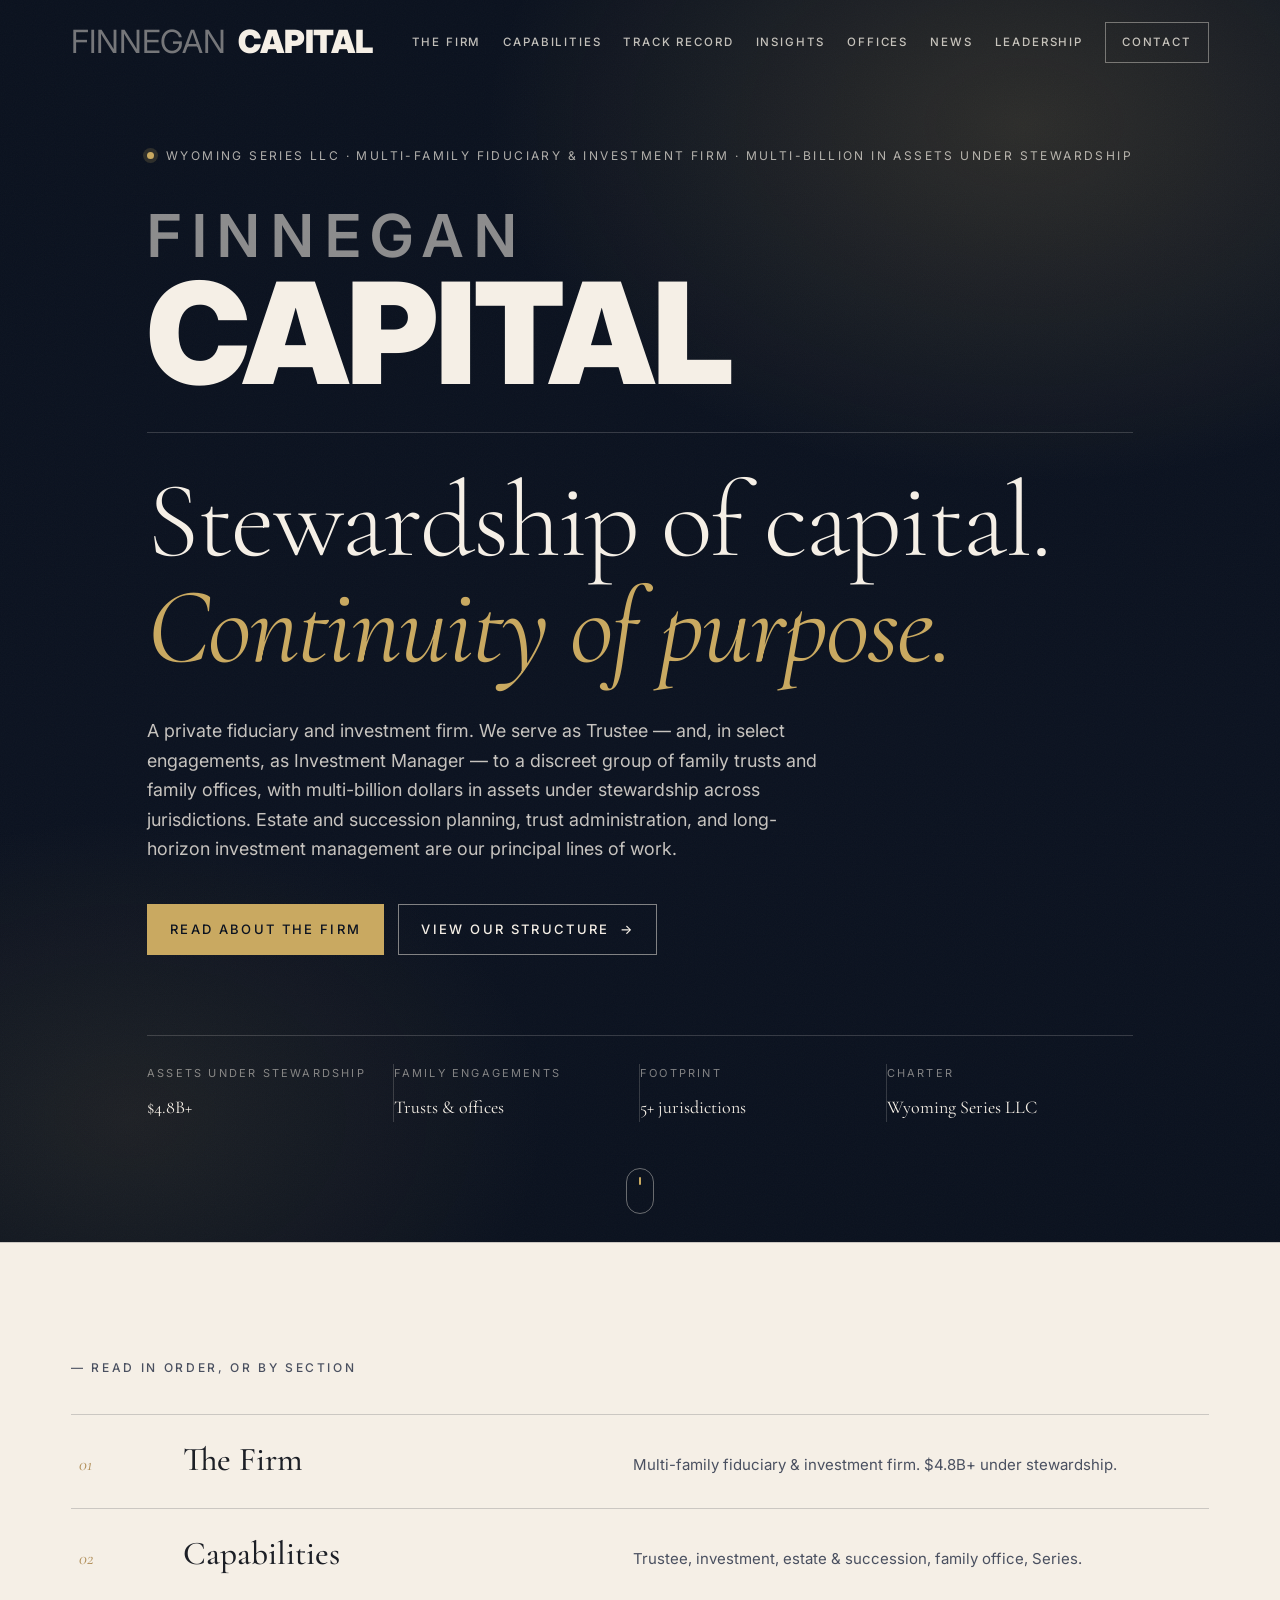
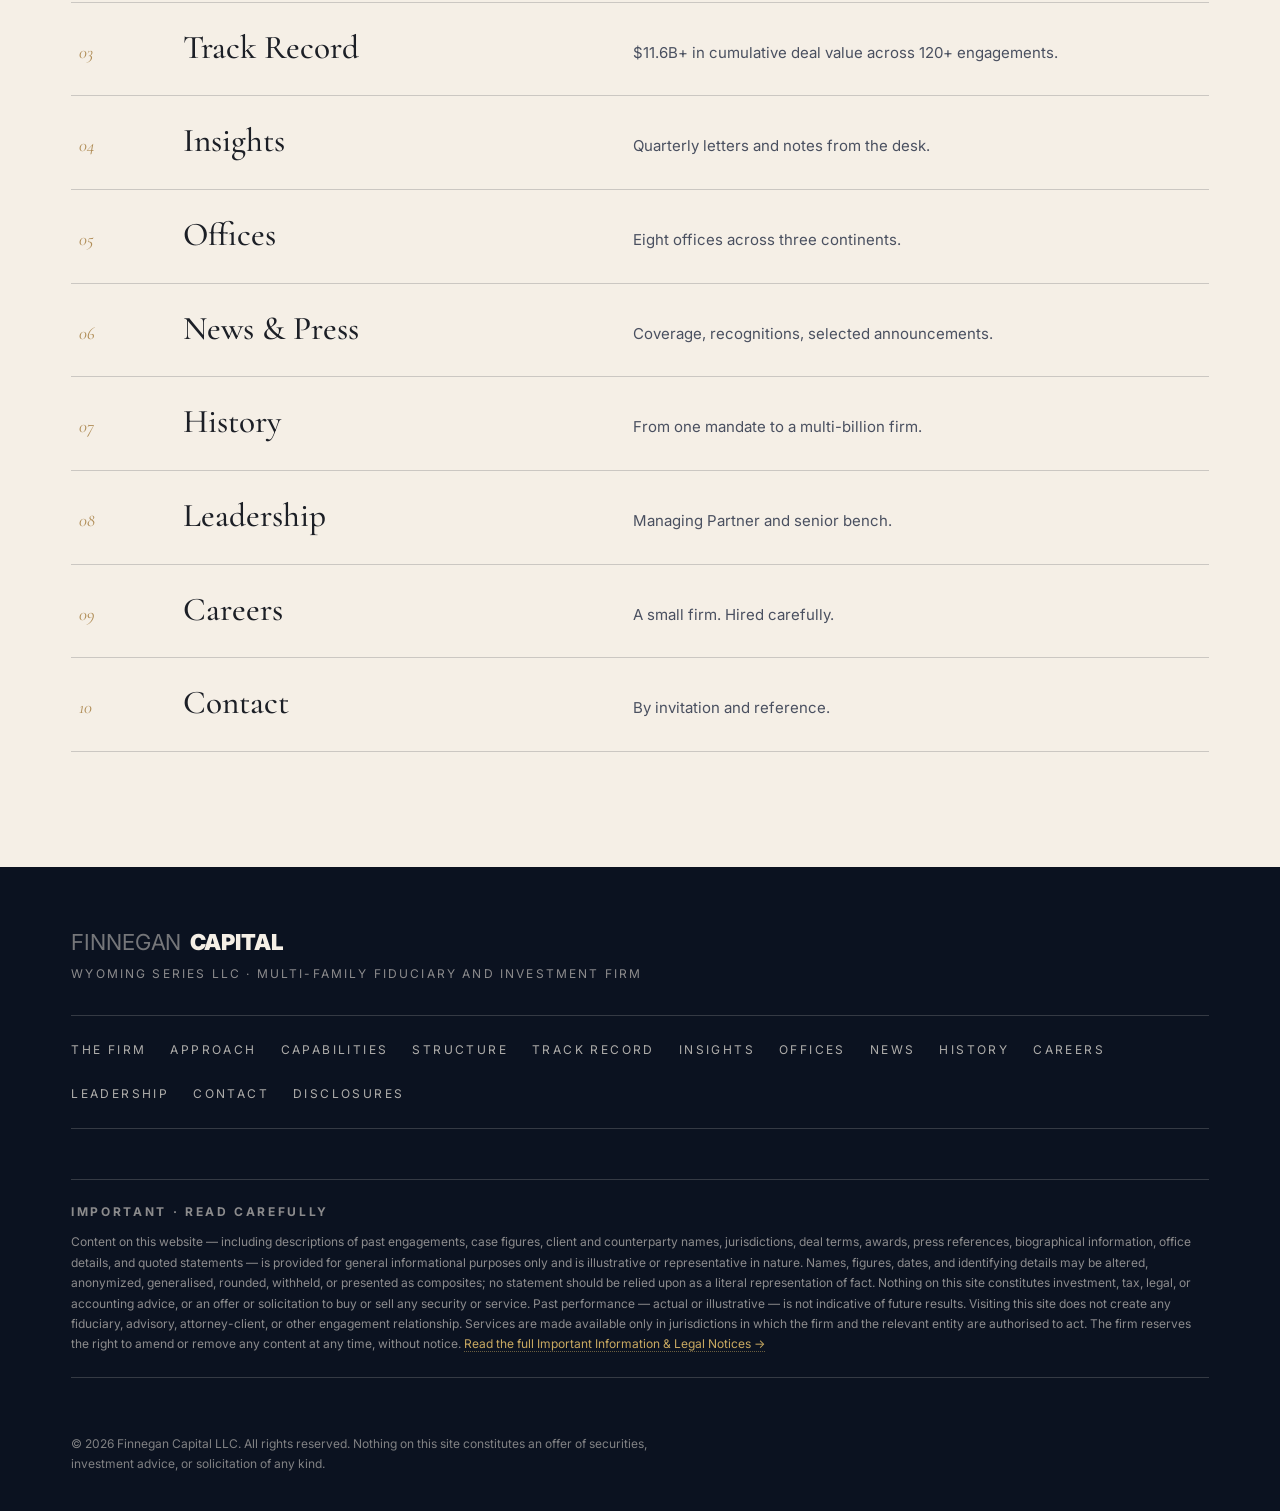
==== index.html @ d9b632d5 "Add files via upload" ====
<!DOCTYPE html>
<html lang="en">
<head>
<meta charset="UTF-8" />
<meta http-equiv="X-UA-Compatible" content="IE=edge" />
<meta name="viewport" content="width=device-width, initial-scale=1.0" />

<title>Finnegan Capital — Multi-Family Trustee &amp; Investment Firm | $4.8B+ Under Stewardship</title>
<meta name="description" content="Finnegan Capital LLC is a private multi-family trustee and investment firm serving as Trustee and Investment Manager to family trusts and family offices, with multi-billion dollars in assets under stewardship across eight offices and three continents." />
<meta name="keywords" content="Finnegan Capital, Finnegan Capital LLC, family office, multi-family trustee, family trust, fiduciary, investment management, estate planning, succession planning, dynasty trust, Wyoming Series LLC, South Dakota directed trust, trust administration, private wealth, ultra high net worth, family governance, philanthropy, Liam Finnegan" />
<meta name="author" content="Finnegan Capital LLC" />
<meta name="robots" content="index,follow,max-snippet:-1,max-image-preview:large,max-video-preview:-1" />
<meta name="googlebot" content="index,follow" />
<meta name="bingbot" content="index,follow" />
<meta name="theme-color" content="#0b1220" />
<meta name="format-detection" content="telephone=no" />
<meta name="application-name" content="Finnegan Capital" />

<link rel="canonical" href="https://finnegan.capital/" />

<!-- Open Graph -->
<meta property="og:site_name" content="Finnegan Capital" />
<meta property="og:type" content="website" />
<meta property="og:locale" content="en_US" />
<meta property="og:title" content="Finnegan Capital — Multi-Family Trustee &amp; Investment Firm" />
<meta property="og:description" content="Private multi-family trustee and investment firm. Trustee and Investment Manager to family trusts and family offices. Multi-billion under stewardship across three continents." />
<meta property="og:url" content="https://finnegan.capital/" />
<meta property="og:image" content="https://finnegan.capital/og-image.png" />
<meta property="og:image:width" content="1200" />
<meta property="og:image:height" content="630" />
<meta property="og:image:alt" content="Finnegan Capital" />

<!-- Twitter Card -->
<meta name="twitter:card" content="summary_large_image" />
<meta name="twitter:title" content="Finnegan Capital — Multi-Family Trustee &amp; Investment Firm" />
<meta name="twitter:description" content="Private multi-family trustee and investment firm. Multi-billion under stewardship across three continents." />
<meta name="twitter:image" content="https://finnegan.capital/og-image.png" />

<!-- Icons & Manifest -->
<link rel="icon" type="image/svg+xml" href="favicon.svg" />
<link rel="apple-touch-icon" href="favicon.svg" />
<link rel="manifest" href="site.webmanifest" />

<!-- Fonts -->
<link rel="preconnect" href="https://fonts.googleapis.com" />
<link rel="preconnect" href="https://fonts.gstatic.com" crossorigin />
<link href="https://fonts.googleapis.com/css2?family=Cormorant+Garamond:ital,wght@0,300;0,400;0,500;0,600;1,400&family=Inter:wght@300;400;500;600;700;900&display=swap" rel="stylesheet" />
<link rel="stylesheet" href="styles.css" />

<!-- Structured data: Organization (FinancialService) -->
<script type="application/ld+json">
{
  "@context": "https://schema.org",
  "@type": "FinancialService",
  "@id": "https://finnegan.capital/#organization",
  "name": "Finnegan Capital",
  "alternateName": "Finnegan Capital LLC",
  "legalName": "Finnegan Capital LLC",
  "url": "https://finnegan.capital/",
  "logo": "https://finnegan.capital/favicon.svg",
  "image": "https://finnegan.capital/og-image.png",
  "description": "Private multi-family trustee and investment firm acting as Trustee, Co-Trustee, and Investment Manager to family trusts and family offices, with multi-billion dollars in assets under stewardship across jurisdictions.",
  "foundingDate": "2014",
  "founders": [{ "@type": "Person", "name": "Liam Finnegan" }],
  "address": {
    "@type": "PostalAddress",
    "streetAddress": "200 South Phillips Avenue",
    "addressLocality": "Sioux Falls",
    "addressRegion": "SD",
    "postalCode": "57104",
    "addressCountry": "US"
  },
  "contactPoint": [
    { "@type": "ContactPoint", "contactType": "customer service", "email": "office@finnegan.capital", "availableLanguage": ["en"] },
    { "@type": "ContactPoint", "contactType": "trustee", "email": "trustee@finnegan.capital" },
    { "@type": "ContactPoint", "contactType": "investment advisory", "email": "advisory@finnegan.capital" },
    { "@type": "ContactPoint", "contactType": "press inquiries", "email": "press@finnegan.capital" },
    { "@type": "ContactPoint", "contactType": "careers", "email": "careers@finnegan.capital" },
    { "@type": "ContactPoint", "contactType": "legal", "email": "legal@finnegan.capital" }
  ],
  "knowsAbout": [
    "Multi-family fiduciary services",
    "Family trust administration",
    "Directed and discretionary trustee services",
    "Dynasty trust administration",
    "Estate and succession planning",
    "Wyoming Series LLC architecture",
    "South Dakota directed trusts",
    "Investment management",
    "Family office services",
    "Generation-skipping transfer planning",
    "Cross-border wealth structuring",
    "Philanthropy and mission-aligned capital"
  ],
  "areaServed": [
    { "@type": "Country", "name": "United States" },
    { "@type": "Country", "name": "United Kingdom" },
    { "@type": "Country", "name": "Switzerland" },
    { "@type": "Country", "name": "Singapore" },
    { "@type": "Country", "name": "Japan" },
    { "@type": "Country", "name": "Brazil" }
  ],
  "location": [
    { "@type": "Place", "name": "Sioux Falls Headquarters", "address": { "@type": "PostalAddress", "addressLocality": "Sioux Falls", "addressRegion": "SD", "addressCountry": "US" } },
    { "@type": "Place", "name": "Sheridan", "address": { "@type": "PostalAddress", "addressLocality": "Sheridan", "addressRegion": "WY", "addressCountry": "US" } },
    { "@type": "Place", "name": "New York", "address": { "@type": "PostalAddress", "addressLocality": "New York", "addressRegion": "NY", "addressCountry": "US" } },
    { "@type": "Place", "name": "London", "address": { "@type": "PostalAddress", "addressLocality": "London", "addressCountry": "GB" } },
    { "@type": "Place", "name": "Geneva", "address": { "@type": "PostalAddress", "addressLocality": "Geneva", "addressCountry": "CH" } },
    { "@type": "Place", "name": "Singapore", "address": { "@type": "PostalAddress", "addressLocality": "Singapore", "addressCountry": "SG" } },
    { "@type": "Place", "name": "Tokyo", "address": { "@type": "PostalAddress", "addressLocality": "Tokyo", "addressCountry": "JP" } },
    { "@type": "Place", "name": "São Paulo", "address": { "@type": "PostalAddress", "addressLocality": "São Paulo", "addressCountry": "BR" } }
  ]
}
</script>

<!-- Structured data: WebSite -->
<script type="application/ld+json">
{
  "@context": "https://schema.org",
  "@type": "WebSite",
  "@id": "https://finnegan.capital/#website",
  "url": "https://finnegan.capital/",
  "name": "Finnegan Capital",
  "publisher": { "@id": "https://finnegan.capital/#organization" },
  "inLanguage": "en"
}
</script>
</head>
<body class="page--landing">

<!-- ==================== NAV ==================== -->
<header class="nav nav--hero" id="nav">
  <div class="nav__inner">
    <a href="index.html" class="brand" aria-label="Finnegan Capital">
      <span class="wordmark">
        <span class="wordmark__a">FINNEGAN</span><span class="wordmark__b">CAPITAL</span>
      </span>
    </a>
    <nav class="nav__links" aria-label="Primary">
      <a href="firm.html">The Firm</a>
      <a href="capabilities.html">Capabilities</a>
      <a href="track-record.html">Track Record</a>
      <a href="insights.html">Insights</a>
      <a href="offices.html">Offices</a>
      <a href="news.html">News</a>
      <a href="leadership.html">Leadership</a>
      <a href="contact.html" class="nav__cta">Contact</a>
    </nav>
    <button class="nav__toggle" aria-label="Open menu" aria-expanded="false">
      <span></span><span></span><span></span>
    </button>
  </div>
</header>

<!-- ==================== HERO ==================== -->
<section class="hero">
  <div class="hero__bg" aria-hidden="true"></div>
  <div class="hero__grain" aria-hidden="true"></div>
  <div class="container hero__inner">
    <div class="hero__eyebrow">
      <span class="dot"></span>
      <span>Wyoming Series LLC · Multi-family fiduciary &amp; investment firm · Multi-billion in assets under stewardship</span>
    </div>

    <div class="hero__wordmark" aria-hidden="true">
      <span class="wordmark wordmark--xl">
        <span class="wordmark__a">FINNEGAN</span><span class="wordmark__b">CAPITAL</span>
      </span>
    </div>

    <h1 class="hero__title">
      <span class="line">Stewardship of capital.</span>
      <span class="line italic">Continuity of purpose.</span>
    </h1>

    <p class="hero__lede">
      A private fiduciary and investment firm. We serve as Trustee — and, in select
      engagements, as Investment Manager — to a discreet group of family trusts and
      family offices, with multi-billion dollars in assets under stewardship across
      jurisdictions. Estate and succession planning, trust administration, and long-horizon
      investment management are our principal lines of work.
    </p>

    <div class="hero__actions">
      <a class="btn btn--gold" href="firm.html">Read about the firm</a>
      <a class="btn btn--ghost" href="structure.html">View our structure <span aria-hidden="true">→</span></a>
    </div>

    <div class="hero__meta">
      <div><span class="meta__label">Assets under stewardship</span><span class="meta__val">$4.8B+</span></div>
      <div><span class="meta__label">Family engagements</span><span class="meta__val">Trusts &amp; offices</span></div>
      <div><span class="meta__label">Footprint</span><span class="meta__val">5+ jurisdictions</span></div>
      <div><span class="meta__label">Charter</span><span class="meta__val">Wyoming Series LLC</span></div>
    </div>
  </div>

  <a href="firm.html" class="hero__scroll" aria-label="Continue to The Firm"><span></span></a>
</section>

<!-- ==================== INDEX (page jumps) ==================== -->
<section class="indexnav">
  <div class="container">
    <p class="eyebrow">— Read in order, or by section</p>
    <ol class="indexnav__list">
      <li><a href="firm.html"><span>01</span><strong>The Firm</strong><em>Multi-family fiduciary &amp; investment firm. $4.8B+ under stewardship.</em></a></li>
      <li><a href="capabilities.html"><span>02</span><strong>Capabilities</strong><em>Trustee, investment, estate &amp; succession, family office, Series.</em></a></li>
      <li><a href="track-record.html"><span>03</span><strong>Track Record</strong><em>$11.6B+ in cumulative deal value across 120+ engagements.</em></a></li>
      <li><a href="insights.html"><span>04</span><strong>Insights</strong><em>Quarterly letters and notes from the desk.</em></a></li>
      <li><a href="offices.html"><span>05</span><strong>Offices</strong><em>Eight offices across three continents.</em></a></li>
      <li><a href="news.html"><span>06</span><strong>News &amp; Press</strong><em>Coverage, recognitions, selected announcements.</em></a></li>
      <li><a href="history.html"><span>07</span><strong>History</strong><em>From one mandate to a multi-billion firm.</em></a></li>
      <li><a href="leadership.html"><span>08</span><strong>Leadership</strong><em>Managing Partner and senior bench.</em></a></li>
      <li><a href="careers.html"><span>09</span><strong>Careers</strong><em>A small firm. Hired carefully.</em></a></li>
      <li><a href="contact.html"><span>10</span><strong>Contact</strong><em>By invitation and reference.</em></a></li>
    </ol>
  </div>
</section>

<!-- ==================== FOOTER ==================== -->
<footer class="foot">
  <div class="container foot__inner">
    <div class="foot__brand">
      <div>
        <span class="wordmark">
          <span class="wordmark__a">FINNEGAN</span><span class="wordmark__b">CAPITAL</span>
        </span>
        <p class="foot__sub">Wyoming Series LLC · Multi-family fiduciary and investment firm</p>
      </div>
    </div>
    <nav class="foot__links" aria-label="Footer">
      <a href="firm.html">The Firm</a>
      <a href="approach.html">Approach</a>
      <a href="capabilities.html">Capabilities</a>
      <a href="structure.html">Structure</a>
      <a href="track-record.html">Track Record</a>
      <a href="insights.html">Insights</a>
      <a href="offices.html">Offices</a>
      <a href="news.html">News</a>
      <a href="history.html">History</a>
      <a href="careers.html">Careers</a>
      <a href="leadership.html">Leadership</a>
      <a href="contact.html">Contact</a>
      <a href="disclosures.html">Disclosures</a>
    </nav>
    <div class="foot__notices">
      <p class="foot__notices-head">Important · Read Carefully</p>
      <p>Content on this website — including descriptions of past engagements, case figures, client and counterparty names, jurisdictions, deal terms, awards, press references, biographical information, office details, and quoted statements — is provided for general informational purposes only and is illustrative or representative in nature. Names, figures, dates, and identifying details may be altered, anonymized, generalised, rounded, withheld, or presented as composites; no statement should be relied upon as a literal representation of fact. Nothing on this site constitutes investment, tax, legal, or accounting advice, or an offer or solicitation to buy or sell any security or service. Past performance — actual or illustrative — is not indicative of future results. Visiting this site does not create any fiduciary, advisory, attorney-client, or other engagement relationship. Services are made available only in jurisdictions in which the firm and the relevant entity are authorised to act. The firm reserves the right to amend or remove any content at any time, without notice. <a href="disclosures.html">Read the full Important Information &amp; Legal Notices →</a></p>
    </div>
    <p class="foot__legal">
      © <span id="year"></span> Finnegan Capital LLC. All rights reserved. Nothing on this site
      constitutes an offer of securities, investment advice, or solicitation of any kind.
    </p>
  </div>
</footer>

<script src="script.js"></script>
</body>
</html>
---- styles.css ----
/* =========================================================
   FINNEGAN CAPITAL — STYLE SYSTEM
   ========================================================= */

:root{
  --ink:        #0b1220;
  --ink-2:      #111a2c;
  --ink-soft:   #1a2438;
  --cream:      #f5efe6;
  --cream-2:    #faf6ee;
  --ivory:      #efe7d8;
  --gold:       #c9a961;
  --gold-2:     #b08d57;
  --rule:       rgba(11,18,32,0.18);
  --rule-light: rgba(245,239,230,0.18);
  --text:       #1c1f26;
  --text-mute:  #4a5060;

  --serif: 'Cormorant Garamond', 'Times New Roman', serif;
  --sans:  'Inter', -apple-system, 'Helvetica Neue', sans-serif;

  --maxw: 1240px;
  --pad:  clamp(20px, 4vw, 56px);

  --t-fast: 220ms cubic-bezier(.2,.7,.3,1);
  --t-med:  520ms cubic-bezier(.2,.7,.3,1);
}

*,*:before,*:after{box-sizing:border-box}
html{scroll-behavior:smooth;-webkit-font-smoothing:antialiased;text-rendering:optimizeLegibility}
body{
  margin:0; background:var(--cream); color:var(--text);
  font-family:var(--sans); font-weight:400; font-size:16px; line-height:1.65;
}
img,svg{display:block;max-width:100%}
a{color:inherit; text-decoration:none}
button{font:inherit}
::selection{background:var(--gold); color:var(--ink)}

/* ---------- Layout ---------- */
.container{max-width:var(--maxw); margin:0 auto; padding-left:var(--pad); padding-right:var(--pad)}
.section{padding:clamp(72px, 10vw, 140px) 0; position:relative}
.section--cream{background:var(--cream)}
.section--ivory{background:var(--ivory)}
.section--ink  {background:var(--ink); color:var(--cream)}
.grid-2{display:grid; grid-template-columns: 0.9fr 1.1fr; gap: clamp(32px, 6vw, 96px); align-items:start}
.grid-2.align-top{align-items:start}
@media (max-width: 900px){ .grid-2{grid-template-columns:1fr; gap:32px} }

.section__head{margin-bottom:clamp(32px,5vw,64px); max-width:760px}

/* ---------- Type ---------- */
.eyebrow{
  font-family:var(--sans); font-size:12px; letter-spacing:.22em; text-transform:uppercase;
  font-weight:500; color:var(--text-mute); margin:0 0 18px;
}
.eyebrow--gold{color:var(--gold)}

.display{
  font-family:var(--serif); font-weight:400;
  font-size:clamp(34px, 5.4vw, 68px); line-height:1.04; letter-spacing:-.01em;
  margin:0 0 22px;
}
.display--light{color:var(--cream)}

.lede{font-size:clamp(16px,1.4vw,19px); color:var(--text-mute); max-width:54ch; margin:0 0 18px}
.lede--light{color:rgba(245,239,230,.78)}

.col p{margin:0 0 16px}
.col--prose p{font-size:17px; line-height:1.75}

/* ---------- Buttons ---------- */
.btn{
  display:inline-flex; align-items:center; gap:10px;
  padding:14px 22px; border-radius:0;
  font-family:var(--sans); font-size:13px; letter-spacing:.18em; text-transform:uppercase; font-weight:500;
  border:1px solid currentColor; transition:all var(--t-fast); cursor:pointer;
}
.btn--gold{background:var(--gold); border-color:var(--gold); color:var(--ink)}
.btn--gold:hover{background:transparent; color:var(--gold)}
.btn--ghost{background:transparent; color:var(--cream); border-color:rgba(245,239,230,.5)}
.btn--ghost:hover{border-color:var(--gold); color:var(--gold)}
.btn--ink{background:var(--ink); color:var(--cream); border-color:var(--ink)}
.btn--ink:hover{background:transparent; color:var(--ink)}

/* =========================================================
   NAVIGATION
   ========================================================= */
.nav{
  position:fixed; top:0; left:0; right:0; z-index:50;
  background:rgba(11,18,32,0); backdrop-filter:blur(0);
  transition:background var(--t-med), backdrop-filter var(--t-med), border-color var(--t-med);
  border-bottom:1px solid transparent;
}
.nav.is-stuck{
  background:rgba(11,18,32,.92);
  backdrop-filter:saturate(140%) blur(14px);
  border-bottom-color:rgba(245,239,230,.08);
}
.nav__inner{
  max-width:var(--maxw); margin:0 auto;
  display:flex; align-items:center; justify-content:space-between;
  padding: 22px var(--pad);
  color:var(--cream);
  gap: 24px;
}
.brand{display:flex; align-items:center; gap:14px; color:inherit}
.brand__mark{width:34px; height:34px; flex:0 0 auto}
.brand__type{display:flex; flex-direction:column; line-height:1}
.brand__name{
  font-family:var(--sans); font-weight:700; letter-spacing:.18em;
  font-size:14px; text-transform:uppercase;
}
.brand__sub{
  font-family:var(--sans); font-weight:400; font-size:10.5px;
  letter-spacing:.22em; text-transform:uppercase; opacity:.6; margin-top:5px;
}

/* ---------- Wordmark (bold typographic mark) ---------- */
.wordmark{
  display:inline-flex; align-items:baseline; gap:.55ch;
  font-family:var(--sans);
  font-weight:900;
  letter-spacing:-.005em;
  text-transform:uppercase;
  line-height:1;
  font-size:clamp(22px, 2.6vw, 32px);
}
.nav .wordmark{ font-size:clamp(22px, 2.6vw, 32px) }
@media (max-width: 860px){ .nav .wordmark{ font-size:22px } }
.wordmark__a{
  color:currentColor; opacity:.45; font-weight:400;
}
.wordmark__b{
  color:currentColor;
}
.foot__brand .wordmark{font-size:22px}
.wordmark--xl{font-size:clamp(60px, 11vw, 160px); letter-spacing:-.02em}
.wordmark--xl .wordmark__a{opacity:.32}
.wordmark--stacked{flex-direction:column; align-items:flex-start; gap:0; line-height:.92}
.wordmark--stacked .wordmark__a{font-size:.55em; opacity:.55; letter-spacing:.06em; font-weight:600; margin-bottom:.35em}
.nav__links{display:flex; align-items:center; gap:22px}
.nav__links a{
  font-size:11.5px; letter-spacing:.16em; text-transform:uppercase; font-weight:500;
  color:rgba(245,239,230,.78); transition:color var(--t-fast); position:relative; white-space:nowrap;
}
.nav__links a:hover{color:var(--gold)}
.nav__cta{
  border:1px solid rgba(245,239,230,.4); padding:10px 16px;
}
.nav__cta:hover{border-color:var(--gold)}
.nav__toggle{display:none; background:none; border:0; padding:8px; color:inherit}
.nav__toggle span{display:block; width:22px; height:1px; background:currentColor; margin:5px 0}

@media (max-width: 860px){
  .nav__links{
    position:fixed; top:64px; left:0; right:0;
    background:var(--ink); padding:24px var(--pad); flex-direction:column; align-items:flex-start; gap:16px;
    transform:translateY(-12px); opacity:0; pointer-events:none; transition:all var(--t-fast);
    border-top:1px solid var(--rule-light);
  }
  .nav__links.is-open{transform:translateY(0); opacity:1; pointer-events:auto}
  .nav__toggle{display:block}
}

/* =========================================================
   HERO
   ========================================================= */
.hero{
  position:relative; min-height:100vh; display:flex; align-items:center;
  background:var(--ink); color:var(--cream); overflow:hidden; isolation:isolate;
}
.hero__bg{
  position:absolute; inset:0; z-index:-2;
  background:
    radial-gradient(900px 600px at 80% 10%, rgba(201,169,97,.18), transparent 60%),
    radial-gradient(700px 500px at 10% 90%, rgba(201,169,97,.10), transparent 60%),
    linear-gradient(180deg, #0a111e 0%, #0b1220 60%, #0a111e 100%);
}
.hero__grain{
  position:absolute; inset:0; z-index:-1; opacity:.05; pointer-events:none;
  background-image: url("data:image/svg+xml;utf8,<svg xmlns='http://www.w3.org/2000/svg' width='160' height='160'><filter id='n'><feTurbulence type='fractalNoise' baseFrequency='0.9' numOctaves='2' stitchTiles='stitch'/></filter><rect width='100%' height='100%' filter='url(%23n)' opacity='0.6'/></svg>");
}
.hero__inner{padding-top:140px; padding-bottom:120px; max-width: 1180px}

.hero__eyebrow{
  display:inline-flex; align-items:center; gap:12px;
  font-size:12px; letter-spacing:.2em; text-transform:uppercase;
  color:rgba(245,239,230,.7); margin-bottom:36px;
}
.hero__wordmark{
  margin: 8px 0 36px;
  color: var(--cream);
  border-bottom: 1px solid var(--rule-light);
  padding-bottom: 36px;
}
.hero__wordmark .wordmark--xl{
  display:block;
  font-weight:900;
  line-height:.9;
}
.hero__wordmark .wordmark__a{
  display:block;
  font-size:.42em;
  font-weight:600;
  letter-spacing:.18em;
  opacity:.55;
  margin-bottom:.12em;
}
.hero__wordmark .wordmark__b{
  display:block;
}
.hero__eyebrow .dot{
  width:7px; height:7px; border-radius:50%; background:var(--gold);
  box-shadow:0 0 0 4px rgba(201,169,97,.18);
}

.hero__title{
  font-family:var(--serif); font-weight:300;
  font-size:clamp(48px, 8.4vw, 124px); line-height:.98; letter-spacing:-.02em;
  margin:0 0 36px; color:var(--cream);
}
.hero__title .line{display:block}
.hero__title .italic{font-style:italic; color:var(--gold); font-weight:400}

.hero__lede{
  font-size:clamp(17px, 1.4vw, 20px); line-height:1.65; max-width:62ch;
  color:rgba(245,239,230,.8); margin:0 0 40px;
}

.hero__actions{display:flex; gap:14px; flex-wrap:wrap; margin-bottom:80px}

.hero__meta{
  display:grid; grid-template-columns:repeat(4,1fr); gap:0;
  border-top:1px solid var(--rule-light); padding-top:28px;
}
.hero__meta > div{padding-right:24px; border-right:1px solid var(--rule-light); padding-left:0}
.hero__meta > div:first-child{padding-left:0}
.hero__meta > div:last-child{border-right:0}
.meta__label{display:block; font-size:11px; letter-spacing:.2em; text-transform:uppercase; color:rgba(245,239,230,.5); margin-bottom:10px}
.meta__val{display:block; font-family:var(--serif); font-size:18px; color:var(--cream)}
@media (max-width:780px){
  .hero__meta{grid-template-columns:1fr 1fr}
  .hero__meta > div{border-right:0; border-bottom:1px solid var(--rule-light); padding:14px 0}
}

.hero__scroll{
  position:absolute; bottom:28px; left:50%; transform:translateX(-50%);
  width:28px; height:46px; border:1px solid rgba(245,239,230,.4); border-radius:14px;
}
.hero__scroll span{
  display:block; width:2px; height:8px; background:var(--gold);
  margin:8px auto 0; border-radius:2px; animation:scroll 1.6s infinite;
}
@keyframes scroll{0%{transform:translateY(0); opacity:0}50%{opacity:1}100%{transform:translateY(16px); opacity:0}}

/* =========================================================
   PILLARS
   ========================================================= */
.pillars{
  display:grid; grid-template-columns:repeat(4,1fr); gap:0;
  margin-top:clamp(48px, 8vw, 96px); border-top:1px solid var(--rule);
}
.pillar{padding:36px 28px 36px 0; border-right:1px solid var(--rule)}
.pillar:last-child{border-right:0; padding-right:0}
.pillar__num{
  display:block; font-family:var(--serif); font-style:italic; color:var(--gold-2);
  font-size:18px; margin-bottom:14px;
}
.pillar h3{font-family:var(--serif); font-weight:500; font-size:24px; margin:0 0 10px; line-height:1.2}
.pillar p{margin:0; color:var(--text-mute); font-size:15px}
@media (max-width:900px){
  .pillars{grid-template-columns:1fr 1fr}
  .pillar{border-right:0; border-bottom:1px solid var(--rule); padding:24px 0}
  .pillar:nth-child(2n){border-left:1px solid var(--rule); padding-left:24px}
}
@media (max-width:560px){
  .pillars{grid-template-columns:1fr}
  .pillar:nth-child(2n){border-left:0; padding-left:0}
}

/* =========================================================
   COMMITMENTS
   ========================================================= */
.commitments{list-style:none; padding:0; margin:0; counter-reset:c}
.commitments li{
  counter-increment:c; padding:28px 0; border-bottom:1px solid var(--rule-light); position:relative;
}
.commitments li:last-child{border-bottom:0}
.commitments li:before{
  content:counter(c, decimal-leading-zero);
  font-family:var(--serif); font-style:italic; color:var(--gold);
  font-size:16px; letter-spacing:.05em; margin-right:14px;
}
.commitments h4{
  display:inline; font-family:var(--serif); font-weight:500; font-size:26px; color:var(--cream);
}
.commitments p{margin:8px 0 0; color:rgba(245,239,230,.72); font-size:16px}

/* =========================================================
   CAPABILITIES
   ========================================================= */
.caps{
  display:grid; grid-template-columns:repeat(2, 1fr);
  gap: 1px; background:var(--rule); border:1px solid var(--rule);
}
.cap{background:var(--cream); padding:48px 44px; transition:background var(--t-med)}
.cap:hover{background:var(--cream-2)}
.cap__icon{width:42px; height:42px; color:var(--gold-2); margin-bottom:24px}
.cap h3{font-family:var(--serif); font-weight:500; font-size:30px; margin:0 0 14px; line-height:1.15}
.cap p{margin:0 0 18px; color:var(--text-mute); font-size:15.5px; line-height:1.7}
.cap__list{list-style:none; padding:0; margin:0; border-top:1px solid var(--rule); padding-top:18px}
.cap__list li{
  padding:8px 0 8px 22px; position:relative; font-size:14px; color:var(--text);
}
.cap__list li:before{
  content:""; position:absolute; left:0; top:16px; width:10px; height:1px; background:var(--gold-2);
}
@media (max-width:780px){ .caps{grid-template-columns:1fr} .cap{padding:32px 24px} }

/* =========================================================
   ORG CHART (compact, in-page)
   ========================================================= */
.orgchart{color:var(--text); display:flex; flex-direction:column; gap:0}
.org__row{display:grid; gap:16px}
.org__row--two{grid-template-columns:1fr 1fr}
.org__row--three{grid-template-columns:repeat(3,1fr)}
.org__connectors{height:54px; color:var(--rule)}
.org__node{
  background:var(--cream); border:1px solid var(--rule); padding:18px 18px;
  display:flex; flex-direction:column; gap:4px; min-height:96px; justify-content:center;
}
.org__node--top{max-width:380px; margin:0 auto; text-align:center; align-items:center}
.org__node--primary{border-color:var(--gold); box-shadow:inset 0 0 0 1px var(--gold)}
.org__node--dark{background:var(--ink); color:var(--cream); border-color:var(--ink)}
.org__node strong{
  font-family:var(--sans); font-weight:700; letter-spacing:.1em; text-transform:uppercase;
  font-size:13px; line-height:1.3;
}
.org__node em{font-family:var(--serif); font-style:italic; font-size:13px; color:var(--text-mute); line-height:1.3}
.org__node--dark em{color:rgba(245,239,230,.65)}
.org__tag{
  font-size:9.5px; letter-spacing:.22em; text-transform:uppercase;
  color:var(--gold-2); font-weight:600; margin-bottom:4px;
}
@media (max-width: 720px){
  .org__row--three{grid-template-columns:1fr}
  .org__row--two{grid-template-columns:1fr}
  .org__connectors{height:32px}
}

/* =========================================================
   LEADERSHIP
   ========================================================= */
.bio{display:grid; grid-template-columns: 200px 1fr; gap:32px; align-items:start}
.bio__portrait{width:200px; height:240px; overflow:hidden; border:1px solid rgba(201,169,97,.3)}
.bio__body h3{font-family:var(--serif); font-weight:500; font-size:38px; margin:0 0 6px; color:var(--cream); line-height:1.05}
.bio__title{font-size:12px; letter-spacing:.22em; text-transform:uppercase; color:var(--gold); margin:0 0 18px}
.bio__body p{color:rgba(245,239,230,.78); margin:0 0 14px; font-size:16px; line-height:1.7}
@media (max-width:680px){
  .bio{grid-template-columns:1fr; gap:18px}
  .bio__portrait{width:140px; height:170px}
}

/* =========================================================
   QUOTE
   ========================================================= */
.quote{
  background:var(--ivory); padding: clamp(72px, 12vw, 140px) 0; text-align:center;
  border-top:1px solid var(--rule); border-bottom:1px solid var(--rule);
}
.quote__mark{
  font-family:var(--serif); font-size:120px; line-height:.6; color:var(--gold);
  margin:0 0 -10px;
}
.quote__text{
  font-family:var(--serif); font-weight:400; font-size:clamp(24px, 3.2vw, 38px);
  line-height:1.35; max-width:24ch; margin: 12px auto 28px; color:var(--ink);
}
.quote__text em{font-style:italic; color:var(--gold-2)}
.quote__cite{font-size:12px; letter-spacing:.22em; text-transform:uppercase; color:var(--text-mute); margin:0}

/* =========================================================
   CONTACT
   ========================================================= */
.contact{margin:0; display:grid; gap:18px}
.contact > div{
  display:grid; grid-template-columns:200px 1fr; gap:18px;
  padding:18px 0; border-bottom:1px solid var(--rule);
}
.contact dt{
  font-size:11px; letter-spacing:.22em; text-transform:uppercase; color:var(--text-mute); padding-top:4px;
}
.contact dd{margin:0; font-family:var(--serif); font-size:19px; color:var(--ink)}
.contact a{border-bottom:1px solid var(--gold); transition:color var(--t-fast)}
.contact a:hover{color:var(--gold-2)}
@media (max-width:560px){ .contact > div{grid-template-columns:1fr; gap:6px} }

/* =========================================================
   FOOTER
   ========================================================= */
.foot{background:var(--ink); color:var(--cream); padding:64px 0 36px}
.foot__inner{display:grid; gap:32px}
.foot__brand{display:flex; align-items:center; gap:16px; color:var(--cream)}
.foot__brand .brand__mark{width:38px; height:38px}
.foot__name{
  font-family:var(--sans); font-weight:700; letter-spacing:.18em; font-size:15px; text-transform:uppercase; margin:0;
}
.foot__sub{font-size:12px; letter-spacing:.18em; text-transform:uppercase; color:rgba(245,239,230,.55); margin:6px 0 0}

.foot__links{display:flex; flex-wrap:wrap; gap:24px; padding:24px 0; border-top:1px solid var(--rule-light); border-bottom:1px solid var(--rule-light)}
.foot__links a{font-size:12px; letter-spacing:.2em; text-transform:uppercase; color:rgba(245,239,230,.7)}
.foot__links a:hover{color:var(--gold)}

.foot__legal{font-size:12px; line-height:1.7; color:rgba(245,239,230,.5); max-width:80ch; margin:0}

/* ===== Footer notices block (legal disclaimer) ===== */
.foot__notices{
  margin: 18px 0 24px;
  padding: 22px 0;
  border-top: 1px solid var(--rule-light);
  border-bottom: 1px solid var(--rule-light);
}
.foot__notices-head{
  margin: 0 0 10px; font-size: 11px; letter-spacing: .22em;
  text-transform: uppercase; font-weight: 700; color: var(--gold);
}
.foot__notices p{
  margin: 0 0 10px; font-size: 12px; line-height: 1.7;
  color: rgba(245,239,230,.55); max-width: none;
}
.foot__notices p:last-child{margin-bottom:0}
.foot__notices a{ color: var(--gold); border-bottom: 1px dotted rgba(201,169,97,.5) }
.foot__notices a:hover{ color: var(--cream); border-bottom-color: var(--cream) }

/* ===== Disclosures page (long-form legal) ===== */
.legal{padding-top: clamp(48px, 8vw, 80px)}
.legal__sec{
  padding: 28px 0; border-top: 1px solid var(--rule);
}
.legal__sec:first-child{border-top:0; padding-top:0}
.legal__sec h2{
  font-family: var(--serif); font-weight: 500; font-size: clamp(22px, 2.4vw, 28px);
  line-height: 1.2; margin: 0 0 14px; color: var(--ink);
}
.legal__sec p{
  font-size: 15.5px; line-height: 1.8; color: var(--text); margin: 0 0 14px; max-width: 88ch;
}
.legal__sec p:last-child{margin-bottom:0}
.legal__sec strong{ font-weight: 600; color: var(--ink) }
.legal__sec a{ color: var(--gold-2); border-bottom: 1px solid var(--gold) }
.legal__sec a:hover{ color: var(--ink) }
.legal__updated{
  margin-top: 48px; padding-top: 24px; border-top: 1px solid var(--rule);
  font-family: var(--serif); font-style: italic; color: var(--text-mute); font-size: 13px;
}

/* =========================================================
   STRUCTURE PAGE — large org chart
   ========================================================= */
.page-hero{
  background:var(--ink); color:var(--cream);
  padding: 160px 0 80px; position:relative; overflow:hidden;
}
.page-hero h1{
  font-family:var(--serif); font-weight:300; font-size:clamp(40px, 6vw, 80px);
  line-height:1.05; margin:18px 0 14px; max-width:18ch;
}
.page-hero h1 em{color:var(--gold); font-weight:400}
.page-hero p{color:rgba(245,239,230,.78); max-width:60ch; font-size:18px; margin:0}

.struct{padding:clamp(64px, 9vw, 120px) 0; background:var(--cream)}
.struct__chart{
  background:var(--cream-2); border:1px solid var(--rule);
  padding:clamp(28px, 5vw, 56px); margin-bottom:64px;
}
.struct__chart .org__node{background:var(--cream)}

.struct__legend{display:grid; grid-template-columns:repeat(3, 1fr); gap:24px; margin-top:48px}
.struct__legend article{
  border-top:1px solid var(--rule); padding-top:18px;
}
.struct__legend h4{font-family:var(--serif); font-weight:500; font-size:22px; margin:0 0 8px}
.struct__legend p{margin:0; font-size:14px; color:var(--text-mute); line-height:1.7}
@media (max-width:820px){ .struct__legend{grid-template-columns:1fr} }

/* =========================================================
   PAGE-LEVEL: NAV variants for inner pages
   ========================================================= */
.page--inner .nav{ background:rgba(11,18,32,.92); backdrop-filter:saturate(140%) blur(14px); border-bottom:1px solid rgba(245,239,230,.08) }
.page--inner .nav.is-stuck{ background:rgba(11,18,32,.96) }

/* =========================================================
   INDEX NAV (landing page list of sections)
   ========================================================= */
.indexnav{padding:clamp(64px,9vw,120px) 0; background:var(--cream); border-top:1px solid var(--rule)}
.indexnav .eyebrow{margin-bottom:36px}
.indexnav__list{
  list-style:none; padding:0; margin:0; counter-reset:il;
  display:grid; grid-template-columns:1fr; gap:0;
}
.indexnav__list li{ border-top:1px solid var(--rule) }
.indexnav__list li:last-child{ border-bottom:1px solid var(--rule) }
.indexnav__list a{
  display:grid; grid-template-columns: 80px 1.2fr 1.6fr; align-items:baseline;
  padding:28px 8px; gap:24px;
  transition: background var(--t-fast), padding var(--t-fast);
}
.indexnav__list a:hover{ background:var(--cream-2); padding-left:24px }
.indexnav__list a > span{
  font-family:var(--serif); font-style:italic; color:var(--gold-2); font-size:18px;
}
.indexnav__list a > strong{
  font-family:var(--serif); font-weight:500; font-size:clamp(24px, 2.6vw, 34px); line-height:1;
}
.indexnav__list a > em{
  font-style:normal; color:var(--text-mute); font-size:15px;
}
@media (max-width: 720px){
  .indexnav__list a{grid-template-columns: 50px 1fr; gap:14px}
  .indexnav__list a > em{grid-column:1 / -1; padding-left:64px}
}

/* =========================================================
   PAGE HERO variants
   ========================================================= */
.page-hero{
  position:relative; isolation:isolate;
  background:var(--ink); color:var(--cream);
  padding: clamp(120px, 18vw, 200px) 0 clamp(60px, 9vw, 110px);
  border-bottom:1px solid var(--rule-light);
}
.page-hero--full{padding-bottom: clamp(80px, 12vw, 140px)}
.page-hero h1{
  font-family:var(--serif); font-weight:300; font-size:clamp(40px, 6.4vw, 88px);
  line-height:1.02; letter-spacing:-.01em; margin:18px 0 18px; max-width:18ch;
}
.page-hero h1 em{color:var(--gold); font-weight:400}
.page-hero p{color:rgba(245,239,230,.78); max-width:62ch; font-size:clamp(16px,1.4vw,19px); margin:0; line-height:1.65}

.nav--hero{ /* nav over dark hero on inner pages */
  background:transparent; backdrop-filter:none; border-bottom:1px solid transparent;
}
.page--inner .nav--hero.is-stuck{ background:rgba(11,18,32,.92); backdrop-filter:saturate(140%) blur(14px); border-bottom-color:rgba(245,239,230,.08) }

/* =========================================================
   COMMITMENTS — wide variant
   ========================================================= */
.commitments--wide li{ padding:36px 0 }
.commitments--wide h4{ font-size:clamp(28px, 3.4vw, 40px) }
.commitments--wide p{ font-size:17px; max-width:62ch; margin-top:14px }

/* =========================================================
   CAPABILITIES — page version (no SVG icons, numbered)
   ========================================================= */
.cap__num{
  font-family:var(--serif); font-style:italic; color:var(--gold-2);
  font-size:18px; margin:0 0 14px;
}

/* =========================================================
   STRUCTURE — text-based layers
   ========================================================= */
.layers{list-style:none; padding:0; margin:0; counter-reset:ly}
.layer{
  padding: 56px 0;
  border-top:1px solid var(--rule);
  display:grid; grid-template-columns: 0.9fr 1.6fr; gap:clamp(32px, 6vw, 80px);
  align-items:start;
}
.layer:last-child{border-bottom:1px solid var(--rule)}
.layer__head{display:flex; flex-direction:column; gap:6px; padding-top:6px}
.layer__step{
  font-family:var(--serif); font-style:italic; color:var(--gold-2); font-size:18px;
}
.layer__role{
  font-family:var(--sans); font-size:11px; letter-spacing:.22em; text-transform:uppercase;
  color:var(--text-mute); font-weight:600;
}
.layer__name{
  grid-column: 2 / 3;
  font-family:var(--serif); font-weight:500; font-size:clamp(28px,3.6vw,44px);
  line-height:1.1; letter-spacing:-.005em; margin:0 0 8px;
}
.layer__meta{
  grid-column: 2 / 3;
  font-family:var(--serif); font-style:italic; color:var(--text-mute); margin:0 0 18px;
  font-size:16px;
}
.layer__body{ grid-column: 2 / 3; }
.layer__body p{ font-size:17px; line-height:1.75; color:var(--text); max-width:62ch; margin:0 0 14px }
@media (max-width: 820px){
  .layer{grid-template-columns:1fr; gap:14px; padding:36px 0}
  .layer__name, .layer__meta, .layer__body{grid-column:auto}
}

.series{display:grid; gap:18px; margin:6px 0 0}
.series > div{padding:18px 0; border-top:1px solid var(--rule)}
.series > div:first-child{border-top:0; padding-top:0}
.series dt{
  font-family:var(--sans); font-weight:700; letter-spacing:.06em; text-transform:uppercase;
  font-size:13px; color:var(--ink); margin:0 0 6px;
}
.series dd{ margin:0; font-size:16px; color:var(--text-mute); line-height:1.7; max-width:62ch }

.struct__cta{ text-align:center; margin-top: clamp(48px, 8vw, 96px) }

/* =========================================================
   LEADERSHIP — typographic bio
   ========================================================= */
.bio{
  display:grid; grid-template-columns: 0.9fr 1.6fr;
  gap: clamp(32px, 6vw, 80px); align-items:start;
}
.bio__col p{margin:0 0 16px; color:rgba(245,239,230,.78); font-size:16px; line-height:1.75; max-width:62ch}
.bio__title{
  font-size:11px; letter-spacing:.22em; text-transform:uppercase;
  color:var(--gold); margin:0 0 16px; font-weight:600;
}
.bio__name{
  font-family:var(--serif); font-weight:300; color:var(--cream);
  font-size:clamp(44px, 6vw, 84px); line-height:.95; letter-spacing:-.01em; margin:0 0 12px;
}
.bio__name span{font-style:italic; color:var(--gold)}
.bio__sub{
  font-family:var(--serif); font-style:italic; color:rgba(245,239,230,.6);
  font-size:16px; margin:0;
}
.bio__lead{
  font-family:var(--serif) !important; font-style:italic;
  font-size:clamp(20px, 2.2vw, 26px) !important; line-height:1.45 !important;
  color:var(--cream) !important; max-width:62ch; margin-bottom:24px !important;
}
@media (max-width: 820px){ .bio{grid-template-columns:1fr} }

/* =========================================================
   PAGER (next / prev between pages)
   ========================================================= */
.pager{background:var(--cream); border-top:1px solid var(--rule); padding:32px 0}
.page--dark .pager{background:var(--ink); border-top-color:var(--rule-light)}
.pager__inner{display:flex; align-items:center; justify-content:space-between; gap:18px; flex-wrap:wrap}
.pager a{
  display:inline-flex; align-items:center; gap:14px;
  font-size:12px; letter-spacing:.22em; text-transform:uppercase; font-weight:500;
  color:var(--text-mute); transition:color var(--t-fast);
}
.page--dark .pager a{color:rgba(245,239,230,.7)}
.pager a:hover{color:var(--gold)}
.pager a span{font-family:var(--serif); font-style:italic; font-size:18px; color:var(--gold-2)}
.pager a em{font-style:normal}

/* =========================================================
   CAPABILITIES — index list at top of page
   ========================================================= */
.cap-index ol{list-style:none; padding:0; margin:0; display:grid; grid-template-columns:1fr; gap:0}
.cap-index li{border-top:1px solid var(--rule)}
.cap-index li:last-child{border-bottom:1px solid var(--rule)}
.cap-index a{
  display:grid; grid-template-columns: 80px 1.4fr 1.6fr; align-items:baseline;
  padding: 22px 8px; gap:24px; transition:background var(--t-fast), padding var(--t-fast);
}
.cap-index a:hover{background:var(--cream-2); padding-left:24px}
.cap-index a > span{font-family:var(--serif); font-style:italic; color:var(--gold-2); font-size:18px}
.cap-index a > strong{font-family:var(--serif); font-weight:500; font-size:clamp(22px,2.4vw,30px); line-height:1.1}
.cap-index a > em{font-style:normal; color:var(--text-mute); font-size:14.5px}
@media (max-width: 720px){
  .cap-index a{grid-template-columns:48px 1fr; gap:14px}
  .cap-index a > em{grid-column:1 / -1; padding-left:62px}
}

/* =========================================================
   CAPABILITY DETAIL SECTIONS
   ========================================================= */
.cap-detail__head{
  max-width: 760px; margin: 0 0 clamp(40px, 6vw, 72px);
}
.cap-detail__head .display{margin-bottom:18px}
.cap-detail__head .lede{max-width:62ch}

.subs{
  display:grid; grid-template-columns: repeat(2, 1fr); gap: 0;
  border-top:1px solid var(--rule);
}
.subs .sub{
  padding: 32px 36px 36px 0;
  border-bottom:1px solid var(--rule);
  border-right:1px solid var(--rule);
}
.subs .sub:nth-child(2n){padding-right:0; padding-left:36px; border-right:0}
.subs .sub h3{
  font-family:var(--serif); font-weight:500; font-size:clamp(22px, 2.2vw, 28px);
  margin: 0 0 10px; line-height:1.2;
}
.subs .sub p{margin:0; color:var(--text-mute); font-size:15.5px; line-height:1.75; max-width:60ch}
@media (max-width: 820px){
  .subs{grid-template-columns:1fr}
  .subs .sub{padding: 26px 0; border-right:0}
  .subs .sub:nth-child(2n){padding-left:0}
}

.subs--dark{border-top-color:var(--rule-light)}
.subs--dark .sub{
  border-bottom-color:var(--rule-light);
  border-right-color:var(--rule-light);
}
.subs--dark .sub h3{color:var(--cream)}
.subs--dark .sub p{color:rgba(245,239,230,.72)}

.cap-detail--dark .display--light{margin-bottom:18px}

/* =========================================================
   LEADERSHIP — Managing Partner block
   ========================================================= */
.mp__inner{
  display:grid; grid-template-columns: 0.85fr 1.4fr; gap: clamp(32px, 6vw, 80px); align-items:start;
}
.mp__col p{margin:0 0 16px; color:rgba(245,239,230,.78); font-size:16px; line-height:1.75; max-width:62ch}
@media (max-width: 820px){ .mp__inner{grid-template-columns:1fr} }

/* Portrait monogram */
.portrait{
  width: 100%; max-width: 220px; aspect-ratio: 4 / 5;
  background:
    radial-gradient(120% 80% at 30% 10%, rgba(201,169,97,.18), transparent 60%),
    linear-gradient(180deg, #1c2638 0%, #0b1220 100%);
  border:1px solid rgba(201,169,97,.35);
  display:flex; align-items:center; justify-content:center;
  position:relative; overflow:hidden;
}
.portrait:before{
  content:""; position:absolute; inset:8px; border:1px solid rgba(201,169,97,.18); pointer-events:none;
}
.portrait span{
  font-family:var(--serif); font-weight:400; color:var(--gold);
  font-size: clamp(36px, 5vw, 48px); letter-spacing:.04em;
}
.portrait--lg{ max-width: 280px }

/* =========================================================
   LEADERSHIP — Senior partners grid
   ========================================================= */
.team{padding-top: 0}
.team__head{max-width:760px; margin: 0 0 clamp(40px, 6vw, 72px)}
.team__head .display{margin-bottom:14px}

.team__grid{
  display:grid; grid-template-columns: repeat(3, 1fr);
  gap: 1px; background: rgba(245,239,230,.08);
  border-top:1px solid rgba(245,239,230,.08);
  border-left:1px solid rgba(245,239,230,.08);
}
.member{
  background: var(--ink);
  padding: 40px 32px 44px;
  display:flex; flex-direction:column; gap:14px;
  min-height: 280px;
}
.member__title{
  font-size:11px; letter-spacing:.22em; text-transform:uppercase;
  color:var(--gold); margin:0; font-weight:600;
}
.member__name{
  font-family:var(--serif); font-weight:500; font-size:clamp(24px, 2.4vw, 30px);
  line-height:1.1; color:var(--cream); margin:0;
}
.member__bio{
  font-size:14.5px; color:rgba(245,239,230,.72); line-height:1.7; margin:0; max-width:42ch;
}
.team__note{
  margin-top:32px; font-size:13px; letter-spacing:.04em;
  color:rgba(245,239,230,.5); font-style:italic; font-family:var(--serif);
}
@media (max-width: 1000px){ .team__grid{grid-template-columns: repeat(2, 1fr)} }
@media (max-width: 640px){ .team__grid{grid-template-columns: 1fr} }

/* =========================================================
   STATS STRIPS
   ========================================================= */
.stats{
  display:grid; grid-template-columns:repeat(4, 1fr);
  gap: 0; border-top:1px solid var(--rule); border-bottom:1px solid var(--rule);
  margin-top: clamp(48px, 8vw, 96px);
}
.stat{padding: 36px 28px 36px 0; border-right:1px solid var(--rule)}
.stat:last-child{border-right:0; padding-right:0}
.stat__num{
  font-family:var(--serif); font-weight:400;
  font-size: clamp(40px, 5.6vw, 76px); line-height:1; margin:0 0 12px;
  letter-spacing:-.02em;
}
.stat__num span{
  font-family:var(--sans); font-size:.32em; font-weight:600;
  letter-spacing:.05em; color:var(--gold-2); margin-left:.15em;
  vertical-align:.45em;
}
.stat__lbl{font-size:12px; letter-spacing:.22em; text-transform:uppercase; color:var(--text-mute); margin:0; font-weight:500}

.stats--dark{ border-color:var(--rule-light); margin:0 }
.stats--dark .stat{ border-right-color:var(--rule-light); color:var(--cream) }
.stats--dark .stat__lbl{ color:rgba(245,239,230,.6) }

@media (max-width: 820px){
  .stats{grid-template-columns:1fr 1fr}
  .stat{border-right:0; border-bottom:1px solid var(--rule); padding:24px 0}
  .stat:nth-child(2n){padding-left:24px; border-left:1px solid var(--rule)}
  .stats--dark .stat{border-bottom-color:var(--rule-light)}
  .stats--dark .stat:nth-child(2n){border-left-color:var(--rule-light)}
}
@media (max-width: 480px){
  .stats{grid-template-columns:1fr}
  .stat:nth-child(2n){padding-left:0; border-left:0}
}

.stats-strip{padding:60px 0}

/* =========================================================
   INSIGHTS — featured card, categories, article grid
   ========================================================= */
.feat__card{
  display:block; padding: clamp(36px, 6vw, 72px);
  background:var(--cream-2); border:1px solid var(--rule);
  transition:background var(--t-fast), transform var(--t-fast);
}
.feat__card:hover{background:var(--ivory); transform: translateY(-2px)}
.feat__meta{display:flex; justify-content:space-between; gap:18px; flex-wrap:wrap; margin-bottom:24px}
.tag{
  display:inline-block; padding:6px 12px;
  font-size:11px; letter-spacing:.22em; text-transform:uppercase; font-weight:600;
  border:1px solid var(--rule);
}
.tag--gold{ background:var(--gold); border-color:var(--gold); color:var(--ink) }
.feat__date{font-size:12px; letter-spacing:.18em; text-transform:uppercase; color:var(--text-mute); font-weight:500}
.feat__title{
  font-family:var(--serif); font-weight:400; line-height:1.05; letter-spacing:-.01em;
  font-size:clamp(36px, 5vw, 64px); margin:0 0 22px; max-width:24ch;
}
.feat__excerpt{font-size:18px; line-height:1.7; color:var(--text); max-width:75ch; margin:0 0 28px}
.feat__more{font-size:12px; letter-spacing:.22em; text-transform:uppercase; color:var(--gold-2); font-weight:600; margin:0}
.feat__more em{font-style:normal; margin-left:8px}

.cats__list{
  list-style:none; padding:0; margin:24px 0 0;
  display:flex; flex-wrap:wrap; gap:0;
  border-top:1px solid var(--rule); border-bottom:1px solid var(--rule);
}
.cats__list li{ border-right:1px solid var(--rule) }
.cats__list li:last-child{border-right:0}
.cats__list a{
  display:inline-block; padding:14px 22px;
  font-size:12px; letter-spacing:.18em; text-transform:uppercase; font-weight:500;
  color:var(--text-mute); transition:color var(--t-fast), background var(--t-fast);
}
.cats__list a:hover{color:var(--ink); background:var(--cream-2)}

.art-grid{
  display:grid; grid-template-columns:repeat(3, 1fr);
  gap: 1px; background:var(--rule); border:1px solid var(--rule);
  margin-top: 8px;
}
.art{
  background:var(--cream); padding:36px 32px 36px;
  display:flex; flex-direction:column; gap:14px;
  transition:background var(--t-fast);
}
.art:hover{background:var(--cream-2)}
.art__cat{
  font-size:11px; letter-spacing:.22em; text-transform:uppercase; font-weight:600;
  color:var(--gold-2); margin:0;
}
.art__title{
  font-family:var(--serif); font-weight:500; font-size:clamp(20px, 2.2vw, 26px);
  line-height:1.2; margin:0;
}
.art__title a{ color:inherit; transition:color var(--t-fast) }
.art__title a:hover{ color:var(--gold-2) }
.art__date{font-size:12px; letter-spacing:.06em; color:var(--text-mute); font-style:italic; font-family:var(--serif); margin:0}
.art__exc{font-size:14.5px; line-height:1.7; color:var(--text-mute); margin:0; max-width:42ch}
.art__read{
  margin: auto 0 0; padding-top:14px; border-top:1px dotted var(--rule);
  font-size:11px; letter-spacing:.22em; text-transform:uppercase; color:var(--gold-2); font-weight:600;
}
@media (max-width: 980px){ .art-grid{grid-template-columns:repeat(2,1fr)} }
@media (max-width: 640px){ .art-grid{grid-template-columns:1fr} }

.art-note{
  margin-top:32px; font-size:13px; line-height:1.7;
  color:var(--text-mute); font-style:italic; font-family:var(--serif); max-width:80ch;
}
.art-note a{border-bottom:1px solid var(--gold)}

/* Newsletter strip */
.news__inner{
  display:grid; grid-template-columns: 1.4fr .8fr; gap:48px; align-items:center;
}
.news__inner h2{margin-bottom:14px}
.news__inner .lede{margin:0}
.news__inner .btn{justify-self:end}
@media (max-width: 820px){ .news__inner{grid-template-columns:1fr} .news__inner .btn{justify-self:start} }

/* =========================================================
   TRACK RECORD — case grid
   ========================================================= */
.cases{padding-top: 0}
.cases > .container > .display{margin: 18px 0 14px}
.cases > .container > .lede{margin: 0 0 clamp(40px, 6vw, 72px)}

.cases__grid{
  display:grid; grid-template-columns: repeat(2, 1fr);
  gap: 1px; background: rgba(245,239,230,.08);
  border-top:1px solid rgba(245,239,230,.08);
  border-left:1px solid rgba(245,239,230,.08);
}
.case{ background: var(--ink); padding: 36px 36px 40px; display:flex; flex-direction:column; gap:14px }
.case__head{display:flex; justify-content:space-between; align-items:baseline; gap:18px}
.case__tag{
  font-size:11px; letter-spacing:.22em; text-transform:uppercase;
  color:var(--gold); font-weight:600;
}
.case__year{
  font-family:var(--serif); font-style:italic; color:rgba(245,239,230,.55);
  font-size:16px;
}
.case__amount{
  font-family:var(--serif); font-weight:400; color:var(--cream);
  font-size: clamp(40px, 5vw, 64px); line-height:1; margin:6px 0 0; letter-spacing:-.02em;
}
.case__title{
  font-family:var(--serif); font-weight:500; font-size:clamp(22px, 2.4vw, 28px);
  line-height:1.2; color:var(--cream); margin:0;
}
.case__body{font-size:15px; line-height:1.7; color:rgba(245,239,230,.72); margin:0; max-width:50ch}
@media (max-width: 820px){ .cases__grid{grid-template-columns:1fr} }

/* =========================================================
   OFFICES
   ========================================================= */
.offices{
  display:grid; grid-template-columns: repeat(2, 1fr);
  gap: 1px; background:var(--rule); border:1px solid var(--rule);
}
.office{ background:var(--cream); padding: 36px 32px 40px; display:flex; flex-direction:column; gap:12px }
.office--feature{ grid-column: 1 / -1; background:var(--ivory) }
.office__role{ font-size:11px; letter-spacing:.22em; text-transform:uppercase; color:var(--gold-2); font-weight:600; margin:0 }
.office__city{
  font-family:var(--serif); font-weight:500;
  font-size:clamp(32px, 4vw, 48px); line-height:1; margin:6px 0 0; letter-spacing:-.01em;
}
.office__city span{
  display:block; font-family:var(--sans); font-weight:500;
  font-size:12px; letter-spacing:.22em; text-transform:uppercase; color:var(--text-mute);
  margin-top:10px;
}
.office__addr{font-family:var(--serif); font-style:italic; color:var(--text); font-size:16px; line-height:1.6; margin:6px 0}
.office__lines{list-style:none; padding:0; margin:8px 0 0; border-top:1px solid var(--rule)}
.office__lines li{
  padding:10px 0; border-bottom:1px solid var(--rule);
  font-size:13.5px; color:var(--text-mute); display:grid; grid-template-columns:120px 1fr; gap:18px;
}
.office__lines li:last-child{border-bottom:0}
.office__lines strong{
  font-size:11px; letter-spacing:.22em; text-transform:uppercase; color:var(--ink); font-weight:600;
}
@media (max-width: 820px){ .offices{grid-template-columns:1fr} }

/* =========================================================
   AWARDS & PRESS LOGOS
   ========================================================= */
.awards__grid{
  display:grid; grid-template-columns: repeat(4, 1fr);
  gap: 1px; background:var(--rule); border:1px solid var(--rule); margin-top: 24px;
}
.award{ background:var(--cream-2); padding:28px 24px; display:flex; flex-direction:column; gap:8px; min-height:160px }
.award__year{font-family:var(--serif); font-style:italic; color:var(--gold-2); font-size:18px; margin:0}
.award__org{font-size:11px; letter-spacing:.22em; text-transform:uppercase; color:var(--text-mute); font-weight:600; margin:0}
.award h3{font-family:var(--serif); font-weight:500; font-size:20px; line-height:1.25; margin:auto 0 0}
@media (max-width: 980px){ .awards__grid{grid-template-columns:repeat(2,1fr)} }
@media (max-width: 540px){ .awards__grid{grid-template-columns:1fr} }

.press-logos__list{
  list-style:none; padding:0; margin: 24px 0 0;
  display:grid; grid-template-columns: repeat(4, 1fr); gap: 1px; background:var(--rule); border:1px solid var(--rule);
}
.press-logos__list li{
  background:var(--ivory); padding: 24px 18px;
  font-family:var(--serif); font-weight:500; font-size:18px; color:var(--ink);
  text-align:center; letter-spacing:.01em;
}
@media (max-width: 820px){ .press-logos__list{grid-template-columns: repeat(2,1fr)} }
@media (max-width: 480px){ .press-logos__list{grid-template-columns: 1fr} }

/* Press timeline */
.press__list{list-style:none; padding:0; margin: clamp(36px,6vw,56px) 0 0; counter-reset:pr}
.press__item{
  padding: 32px 0; border-top:1px solid var(--rule);
  display:grid; grid-template-columns: 220px 1fr; gap: 32px;
}
.press__item:last-child{border-bottom:1px solid var(--rule)}
.press__date{
  font-size:12px; letter-spacing:.18em; text-transform:uppercase; color:var(--gold-2);
  font-weight:600; margin:0;
}
.press__title{
  font-family:var(--serif); font-weight:500; font-size:clamp(22px, 2.4vw, 28px);
  line-height:1.2; margin:0 0 10px;
}
.press__exc{font-size:15.5px; line-height:1.7; color:var(--text-mute); margin:0 0 10px; max-width:75ch}
.press__src{font-family:var(--serif); font-style:italic; color:var(--text-mute); font-size:13px; margin:0}
@media (max-width: 820px){
  .press__item{grid-template-columns:1fr; gap:8px; padding:24px 0}
}

/* =========================================================
   HISTORY — timeline
   ========================================================= */
.timeline{padding-top: 60px}
.time{list-style:none; padding:0; margin:0; display:grid; grid-template-columns:1fr; gap:0}
.time li{
  padding: 36px 0; border-top:1px solid var(--rule-light);
  display:grid; grid-template-columns: 200px 1fr; gap: 48px; align-items:start;
}
.time li:last-child{border-bottom:1px solid var(--rule-light)}
.time__year{
  font-family:var(--serif); font-weight:300; color:var(--gold);
  font-size:clamp(40px, 5vw, 64px); line-height:1; margin:0; letter-spacing:-.01em;
}
.time__title{
  font-family:var(--serif); font-weight:500; font-size:clamp(22px, 2.4vw, 28px);
  line-height:1.2; color:var(--cream); margin:0 0 10px;
}
.time__body{font-size:16px; line-height:1.7; color:rgba(245,239,230,.78); margin:0; max-width:75ch}
@media (max-width: 820px){
  .time li{grid-template-columns:1fr; gap:6px; padding:28px 0}
}

/* =========================================================
   CAREERS — open roles
   ========================================================= */
.role-list{list-style:none; padding:0; margin: clamp(36px, 6vw, 56px) 0 0}
.role{
  padding: 32px 0; border-top:1px solid var(--rule);
  display:grid; grid-template-columns: 240px 1fr; gap: 40px;
}
.role:last-child{border-bottom:1px solid var(--rule)}
.role__loc{
  display:block; font-size:11px; letter-spacing:.22em; text-transform:uppercase;
  color:var(--gold-2); font-weight:600; margin-bottom:10px;
}
.role__title{
  font-family:var(--serif); font-weight:500; font-size:clamp(22px, 2.4vw, 28px);
  line-height:1.2; margin:0;
}
.role__body{font-size:15.5px; line-height:1.7; color:var(--text-mute); margin:0 0 14px; max-width:70ch}
.role__cta a{
  font-size:12px; letter-spacing:.22em; text-transform:uppercase; font-weight:600;
  color:var(--ink); border-bottom:1px solid var(--gold); padding-bottom:2px;
}
.role__cta a:hover{color:var(--gold-2)}
@media (max-width: 820px){
  .role{grid-template-columns:1fr; gap:12px; padding:24px 0}
}

/* =========================================================
   REVEAL
   ========================================================= */
[data-reveal]{opacity:0; transform:translateY(18px); transition:opacity 700ms ease, transform 700ms cubic-bezier(.2,.7,.3,1)}
[data-reveal].is-in{opacity:1; transform:none}
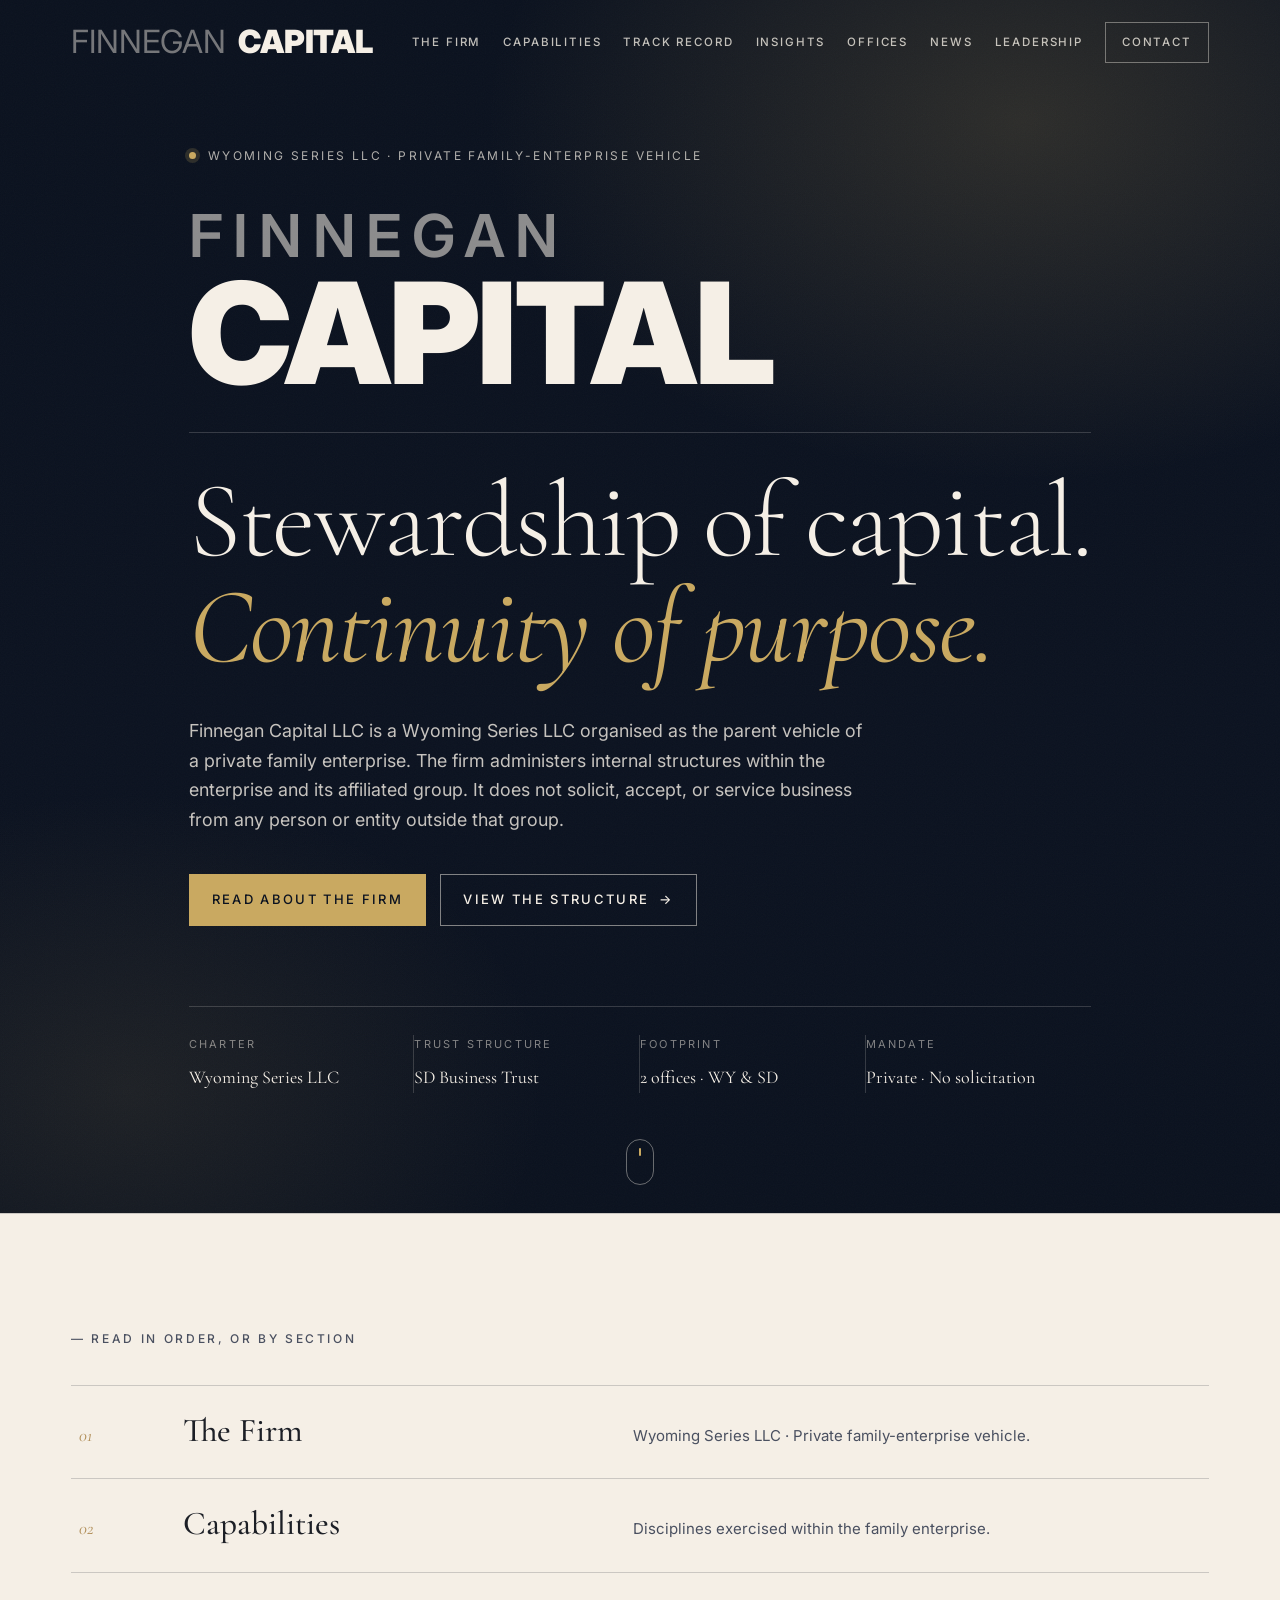
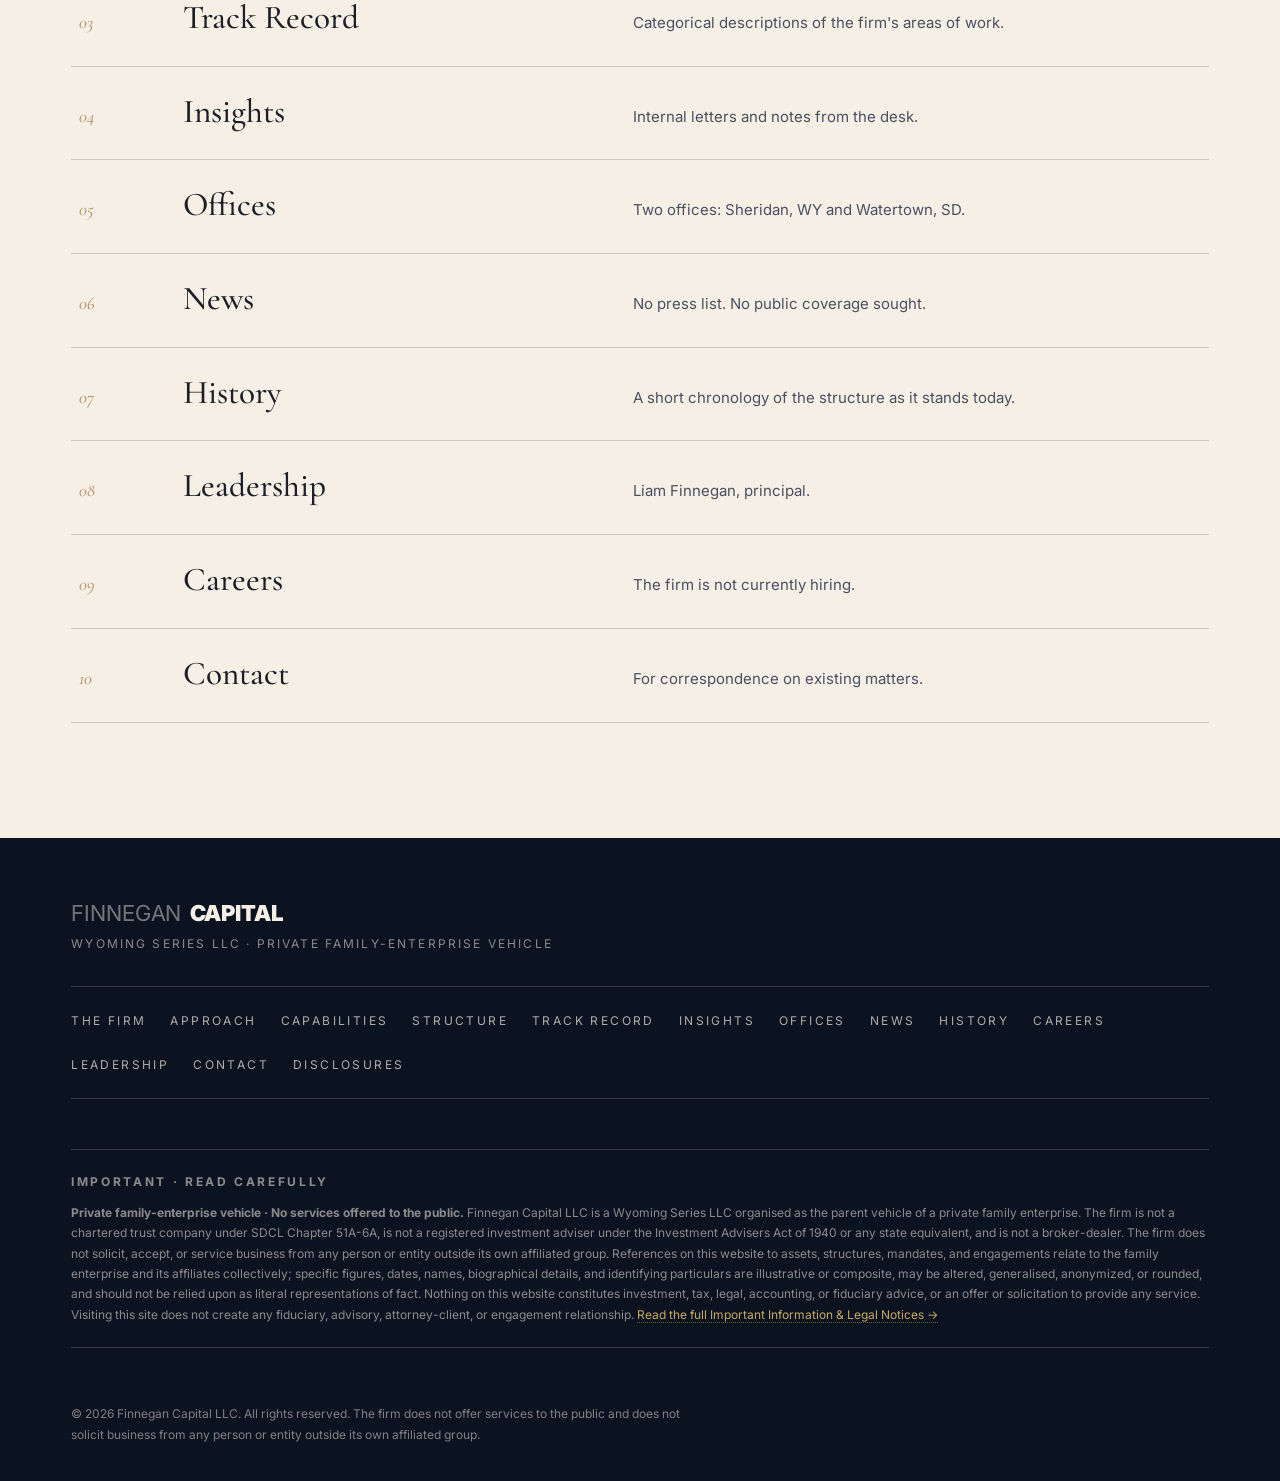
==== commit d24b7ab9: "Add files via upload" ====
--- a/index.html
+++ b/index.html
@@ -5,9 +5,9 @@
 <meta http-equiv="X-UA-Compatible" content="IE=edge" />
 <meta name="viewport" content="width=device-width, initial-scale=1.0" />
 
-<title>Finnegan Capital — Multi-Family Trustee &amp; Investment Firm | $4.8B+ Under Stewardship</title>
-<meta name="description" content="Finnegan Capital LLC is a private multi-family trustee and investment firm serving as Trustee and Investment Manager to family trusts and family offices, with multi-billion dollars in assets under stewardship across eight offices and three continents." />
-<meta name="keywords" content="Finnegan Capital, Finnegan Capital LLC, family office, multi-family trustee, family trust, fiduciary, investment management, estate planning, succession planning, dynasty trust, Wyoming Series LLC, South Dakota directed trust, trust administration, private wealth, ultra high net worth, family governance, philanthropy, Liam Finnegan" />
+<title>Finnegan Capital — Private Family-Enterprise Vehicle | Wyoming Series LLC</title>
+<meta name="description" content="Finnegan Capital LLC is a Wyoming Series LLC organised as the parent vehicle of a private family enterprise. The firm is not a registered investment adviser, not a chartered trust company, and does not solicit business from the public." />
+<meta name="keywords" content="Finnegan Capital, Finnegan Capital LLC, Wyoming Series LLC, private family enterprise, family enterprise vehicle, Liam Finnegan" />
 <meta name="author" content="Finnegan Capital LLC" />
 <meta name="robots" content="index,follow,max-snippet:-1,max-image-preview:large,max-video-preview:-1" />
 <meta name="googlebot" content="index,follow" />
@@ -22,8 +22,8 @@
 <meta property="og:site_name" content="Finnegan Capital" />
 <meta property="og:type" content="website" />
 <meta property="og:locale" content="en_US" />
-<meta property="og:title" content="Finnegan Capital — Multi-Family Trustee &amp; Investment Firm" />
-<meta property="og:description" content="Private multi-family trustee and investment firm. Trustee and Investment Manager to family trusts and family offices. Multi-billion under stewardship across three continents." />
+<meta property="og:title" content="Finnegan Capital — Private Family-Enterprise Vehicle" />
+<meta property="og:description" content="A Wyoming Series LLC organised as the parent vehicle of a private family enterprise. No services offered to the public." />
 <meta property="og:url" content="https://finnegan.capital/" />
 <meta property="og:image" content="https://finnegan.capital/og-image.png" />
 <meta property="og:image:width" content="1200" />
@@ -32,8 +32,8 @@
 
 <!-- Twitter Card -->
 <meta name="twitter:card" content="summary_large_image" />
-<meta name="twitter:title" content="Finnegan Capital — Multi-Family Trustee &amp; Investment Firm" />
-<meta name="twitter:description" content="Private multi-family trustee and investment firm. Multi-billion under stewardship across three continents." />
+<meta name="twitter:title" content="Finnegan Capital — Private Family-Enterprise Vehicle" />
+<meta name="twitter:description" content="A Wyoming Series LLC organised as the parent vehicle of a private family enterprise." />
 <meta name="twitter:image" content="https://finnegan.capital/og-image.png" />
 
 <!-- Icons & Manifest -->
@@ -47,11 +47,11 @@
 <link href="https://fonts.googleapis.com/css2?family=Cormorant+Garamond:ital,wght@0,300;0,400;0,500;0,600;1,400&family=Inter:wght@300;400;500;600;700;900&display=swap" rel="stylesheet" />
 <link rel="stylesheet" href="styles.css" />
 
-<!-- Structured data: Organization (FinancialService) -->
+<!-- Structured data: Organization -->
 <script type="application/ld+json">
 {
   "@context": "https://schema.org",
-  "@type": "FinancialService",
+  "@type": "Organization",
   "@id": "https://finnegan.capital/#organization",
   "name": "Finnegan Capital",
   "alternateName": "Finnegan Capital LLC",
@@ -59,56 +59,21 @@
   "url": "https://finnegan.capital/",
   "logo": "https://finnegan.capital/favicon.svg",
   "image": "https://finnegan.capital/og-image.png",
-  "description": "Private multi-family trustee and investment firm acting as Trustee, Co-Trustee, and Investment Manager to family trusts and family offices, with multi-billion dollars in assets under stewardship across jurisdictions.",
-  "foundingDate": "2014",
-  "founders": [{ "@type": "Person", "name": "Liam Finnegan" }],
+  "description": "A Wyoming Series LLC organised as the parent vehicle of a private family enterprise. The firm is not a chartered trust company, is not a registered investment adviser, and does not offer services to the public.",
+  "founder": { "@type": "Person", "name": "Liam Finnegan" },
+  "telephone": "+1-307-200-7250",
+  "faxNumber": "+1-917-540-5155",
   "address": {
     "@type": "PostalAddress",
-    "streetAddress": "200 South Phillips Avenue",
-    "addressLocality": "Sioux Falls",
-    "addressRegion": "SD",
-    "postalCode": "57104",
+    "streetAddress": "30 N Gould St Ste R",
+    "addressLocality": "Sheridan",
+    "addressRegion": "WY",
+    "postalCode": "82801",
     "addressCountry": "US"
   },
-  "contactPoint": [
-    { "@type": "ContactPoint", "contactType": "customer service", "email": "office@finnegan.capital", "availableLanguage": ["en"] },
-    { "@type": "ContactPoint", "contactType": "trustee", "email": "trustee@finnegan.capital" },
-    { "@type": "ContactPoint", "contactType": "investment advisory", "email": "advisory@finnegan.capital" },
-    { "@type": "ContactPoint", "contactType": "press inquiries", "email": "press@finnegan.capital" },
-    { "@type": "ContactPoint", "contactType": "careers", "email": "careers@finnegan.capital" },
-    { "@type": "ContactPoint", "contactType": "legal", "email": "legal@finnegan.capital" }
-  ],
-  "knowsAbout": [
-    "Multi-family fiduciary services",
-    "Family trust administration",
-    "Directed and discretionary trustee services",
-    "Dynasty trust administration",
-    "Estate and succession planning",
-    "Wyoming Series LLC architecture",
-    "South Dakota directed trusts",
-    "Investment management",
-    "Family office services",
-    "Generation-skipping transfer planning",
-    "Cross-border wealth structuring",
-    "Philanthropy and mission-aligned capital"
-  ],
-  "areaServed": [
-    { "@type": "Country", "name": "United States" },
-    { "@type": "Country", "name": "United Kingdom" },
-    { "@type": "Country", "name": "Switzerland" },
-    { "@type": "Country", "name": "Singapore" },
-    { "@type": "Country", "name": "Japan" },
-    { "@type": "Country", "name": "Brazil" }
-  ],
   "location": [
-    { "@type": "Place", "name": "Sioux Falls Headquarters", "address": { "@type": "PostalAddress", "addressLocality": "Sioux Falls", "addressRegion": "SD", "addressCountry": "US" } },
-    { "@type": "Place", "name": "Sheridan", "address": { "@type": "PostalAddress", "addressLocality": "Sheridan", "addressRegion": "WY", "addressCountry": "US" } },
-    { "@type": "Place", "name": "New York", "address": { "@type": "PostalAddress", "addressLocality": "New York", "addressRegion": "NY", "addressCountry": "US" } },
-    { "@type": "Place", "name": "London", "address": { "@type": "PostalAddress", "addressLocality": "London", "addressCountry": "GB" } },
-    { "@type": "Place", "name": "Geneva", "address": { "@type": "PostalAddress", "addressLocality": "Geneva", "addressCountry": "CH" } },
-    { "@type": "Place", "name": "Singapore", "address": { "@type": "PostalAddress", "addressLocality": "Singapore", "addressCountry": "SG" } },
-    { "@type": "Place", "name": "Tokyo", "address": { "@type": "PostalAddress", "addressLocality": "Tokyo", "addressCountry": "JP" } },
-    { "@type": "Place", "name": "São Paulo", "address": { "@type": "PostalAddress", "addressLocality": "São Paulo", "addressCountry": "BR" } }
+    { "@type": "Place", "name": "Sheridan — Wyoming", "address": { "@type": "PostalAddress", "streetAddress": "30 N Gould St Ste R", "addressLocality": "Sheridan", "addressRegion": "WY", "postalCode": "82801", "addressCountry": "US" } },
+    { "@type": "Place", "name": "Watertown — South Dakota", "address": { "@type": "PostalAddress", "streetAddress": "25 First Ave SW Ste A", "addressLocality": "Watertown", "addressRegion": "SD", "postalCode": "57201", "addressCountry": "US" } }
   ]
 }
 </script>
@@ -159,7 +124,7 @@
   <div class="container hero__inner">
     <div class="hero__eyebrow">
       <span class="dot"></span>
-      <span>Wyoming Series LLC · Multi-family fiduciary &amp; investment firm · Multi-billion in assets under stewardship</span>
+      <span>Wyoming Series LLC · Private family-enterprise vehicle</span>
     </div>
 
     <div class="hero__wordmark" aria-hidden="true">
@@ -174,23 +139,22 @@
     </h1>
 
     <p class="hero__lede">
-      A private fiduciary and investment firm. We serve as Trustee — and, in select
-      engagements, as Investment Manager — to a discreet group of family trusts and
-      family offices, with multi-billion dollars in assets under stewardship across
-      jurisdictions. Estate and succession planning, trust administration, and long-horizon
-      investment management are our principal lines of work.
+      Finnegan Capital LLC is a Wyoming Series LLC organised as the parent vehicle of a
+      private family enterprise. The firm administers internal structures within the
+      enterprise and its affiliated group. It does not solicit, accept, or service
+      business from any person or entity outside that group.
     </p>
 
     <div class="hero__actions">
       <a class="btn btn--gold" href="firm.html">Read about the firm</a>
-      <a class="btn btn--ghost" href="structure.html">View our structure <span aria-hidden="true">→</span></a>
+      <a class="btn btn--ghost" href="structure.html">View the structure <span aria-hidden="true">→</span></a>
     </div>
 
     <div class="hero__meta">
-      <div><span class="meta__label">Assets under stewardship</span><span class="meta__val">$4.8B+</span></div>
-      <div><span class="meta__label">Family engagements</span><span class="meta__val">Trusts &amp; offices</span></div>
-      <div><span class="meta__label">Footprint</span><span class="meta__val">5+ jurisdictions</span></div>
       <div><span class="meta__label">Charter</span><span class="meta__val">Wyoming Series LLC</span></div>
+      <div><span class="meta__label">Trust structure</span><span class="meta__val">SD Business Trust</span></div>
+      <div><span class="meta__label">Footprint</span><span class="meta__val">2 offices · WY &amp; SD</span></div>
+      <div><span class="meta__label">Mandate</span><span class="meta__val">Private · No solicitation</span></div>
     </div>
   </div>
 
@@ -202,16 +166,16 @@
   <div class="container">
     <p class="eyebrow">— Read in order, or by section</p>
     <ol class="indexnav__list">
-      <li><a href="firm.html"><span>01</span><strong>The Firm</strong><em>Multi-family fiduciary &amp; investment firm. $4.8B+ under stewardship.</em></a></li>
-      <li><a href="capabilities.html"><span>02</span><strong>Capabilities</strong><em>Trustee, investment, estate &amp; succession, family office, Series.</em></a></li>
-      <li><a href="track-record.html"><span>03</span><strong>Track Record</strong><em>$11.6B+ in cumulative deal value across 120+ engagements.</em></a></li>
-      <li><a href="insights.html"><span>04</span><strong>Insights</strong><em>Quarterly letters and notes from the desk.</em></a></li>
-      <li><a href="offices.html"><span>05</span><strong>Offices</strong><em>Eight offices across three continents.</em></a></li>
-      <li><a href="news.html"><span>06</span><strong>News &amp; Press</strong><em>Coverage, recognitions, selected announcements.</em></a></li>
-      <li><a href="history.html"><span>07</span><strong>History</strong><em>From one mandate to a multi-billion firm.</em></a></li>
-      <li><a href="leadership.html"><span>08</span><strong>Leadership</strong><em>Managing Partner and senior bench.</em></a></li>
-      <li><a href="careers.html"><span>09</span><strong>Careers</strong><em>A small firm. Hired carefully.</em></a></li>
-      <li><a href="contact.html"><span>10</span><strong>Contact</strong><em>By invitation and reference.</em></a></li>
+      <li><a href="firm.html"><span>01</span><strong>The Firm</strong><em>Wyoming Series LLC · Private family-enterprise vehicle.</em></a></li>
+      <li><a href="capabilities.html"><span>02</span><strong>Capabilities</strong><em>Disciplines exercised within the family enterprise.</em></a></li>
+      <li><a href="track-record.html"><span>03</span><strong>Track Record</strong><em>Categorical descriptions of the firm&#39;s areas of work.</em></a></li>
+      <li><a href="insights.html"><span>04</span><strong>Insights</strong><em>Internal letters and notes from the desk.</em></a></li>
+      <li><a href="offices.html"><span>05</span><strong>Offices</strong><em>Two offices: Sheridan, WY and Watertown, SD.</em></a></li>
+      <li><a href="news.html"><span>06</span><strong>News</strong><em>No press list. No public coverage sought.</em></a></li>
+      <li><a href="history.html"><span>07</span><strong>History</strong><em>A short chronology of the structure as it stands today.</em></a></li>
+      <li><a href="leadership.html"><span>08</span><strong>Leadership</strong><em>Liam Finnegan, principal.</em></a></li>
+      <li><a href="careers.html"><span>09</span><strong>Careers</strong><em>The firm is not currently hiring.</em></a></li>
+      <li><a href="contact.html"><span>10</span><strong>Contact</strong><em>For correspondence on existing matters.</em></a></li>
     </ol>
   </div>
 </section>
@@ -224,7 +188,7 @@
         <span class="wordmark">
           <span class="wordmark__a">FINNEGAN</span><span class="wordmark__b">CAPITAL</span>
         </span>
-        <p class="foot__sub">Wyoming Series LLC · Multi-family fiduciary and investment firm</p>
+        <p class="foot__sub">Wyoming Series LLC · Private family-enterprise vehicle</p>
       </div>
     </div>
     <nav class="foot__links" aria-label="Footer">
@@ -244,11 +208,12 @@
     </nav>
     <div class="foot__notices">
       <p class="foot__notices-head">Important · Read Carefully</p>
-      <p>Content on this website — including descriptions of past engagements, case figures, client and counterparty names, jurisdictions, deal terms, awards, press references, biographical information, office details, and quoted statements — is provided for general informational purposes only and is illustrative or representative in nature. Names, figures, dates, and identifying details may be altered, anonymized, generalised, rounded, withheld, or presented as composites; no statement should be relied upon as a literal representation of fact. Nothing on this site constitutes investment, tax, legal, or accounting advice, or an offer or solicitation to buy or sell any security or service. Past performance — actual or illustrative — is not indicative of future results. Visiting this site does not create any fiduciary, advisory, attorney-client, or other engagement relationship. Services are made available only in jurisdictions in which the firm and the relevant entity are authorised to act. The firm reserves the right to amend or remove any content at any time, without notice. <a href="disclosures.html">Read the full Important Information &amp; Legal Notices →</a></p>
+      <p><strong>Private family-enterprise vehicle · No services offered to the public.</strong> Finnegan Capital LLC is a Wyoming Series LLC organised as the parent vehicle of a private family enterprise. The firm is not a chartered trust company under SDCL Chapter 51A-6A, is not a registered investment adviser under the Investment Advisers Act of 1940 or any state equivalent, and is not a broker-dealer. The firm does not solicit, accept, or service business from any person or entity outside its own affiliated group. References on this website to assets, structures, mandates, and engagements relate to the family enterprise and its affiliates collectively; specific figures, dates, names, biographical details, and identifying particulars are illustrative or composite, may be altered, generalised, anonymized, or rounded, and should not be relied upon as literal representations of fact. Nothing on this website constitutes investment, tax, legal, accounting, or fiduciary advice, or an offer or solicitation to provide any service. Visiting this site does not create any fiduciary, advisory, attorney-client, or engagement relationship. <a href="disclosures.html">Read the full Important Information &amp; Legal Notices →</a></p>
     </div>
     <p class="foot__legal">
-      © <span id="year"></span> Finnegan Capital LLC. All rights reserved. Nothing on this site
-      constitutes an offer of securities, investment advice, or solicitation of any kind.
+      © <span id="year"></span> Finnegan Capital LLC. All rights reserved. The firm does not offer
+      services to the public and does not solicit business from any person or entity outside
+      its own affiliated group.
     </p>
   </div>
 </footer>
--- a/styles.css
+++ b/styles.css
@@ -781,8 +781,8 @@
   gap: 0; border-top:1px solid var(--rule); border-bottom:1px solid var(--rule);
   margin-top: clamp(48px, 8vw, 96px);
 }
-.stat{padding: 36px 28px 36px 0; border-right:1px solid var(--rule)}
-.stat:last-child{border-right:0; padding-right:0}
+.stat{padding: 36px 28px; border-right:1px solid var(--rule); text-align:center}
+.stat:last-child{border-right:0}
 .stat__num{
   font-family:var(--serif); font-weight:400;
   font-size: clamp(40px, 5.6vw, 76px); line-height:1; margin:0 0 12px;
@@ -801,14 +801,14 @@
 
 @media (max-width: 820px){
   .stats{grid-template-columns:1fr 1fr}
-  .stat{border-right:0; border-bottom:1px solid var(--rule); padding:24px 0}
-  .stat:nth-child(2n){padding-left:24px; border-left:1px solid var(--rule)}
+  .stat{border-right:0; border-bottom:1px solid var(--rule); padding:24px 12px}
+  .stat:nth-child(2n){border-left:1px solid var(--rule)}
   .stats--dark .stat{border-bottom-color:var(--rule-light)}
   .stats--dark .stat:nth-child(2n){border-left-color:var(--rule-light)}
 }
 @media (max-width: 480px){
   .stats{grid-template-columns:1fr}
-  .stat:nth-child(2n){padding-left:0; border-left:0}
+  .stat:nth-child(2n){border-left:0}
 }
 
 .stats-strip{padding:60px 0}
